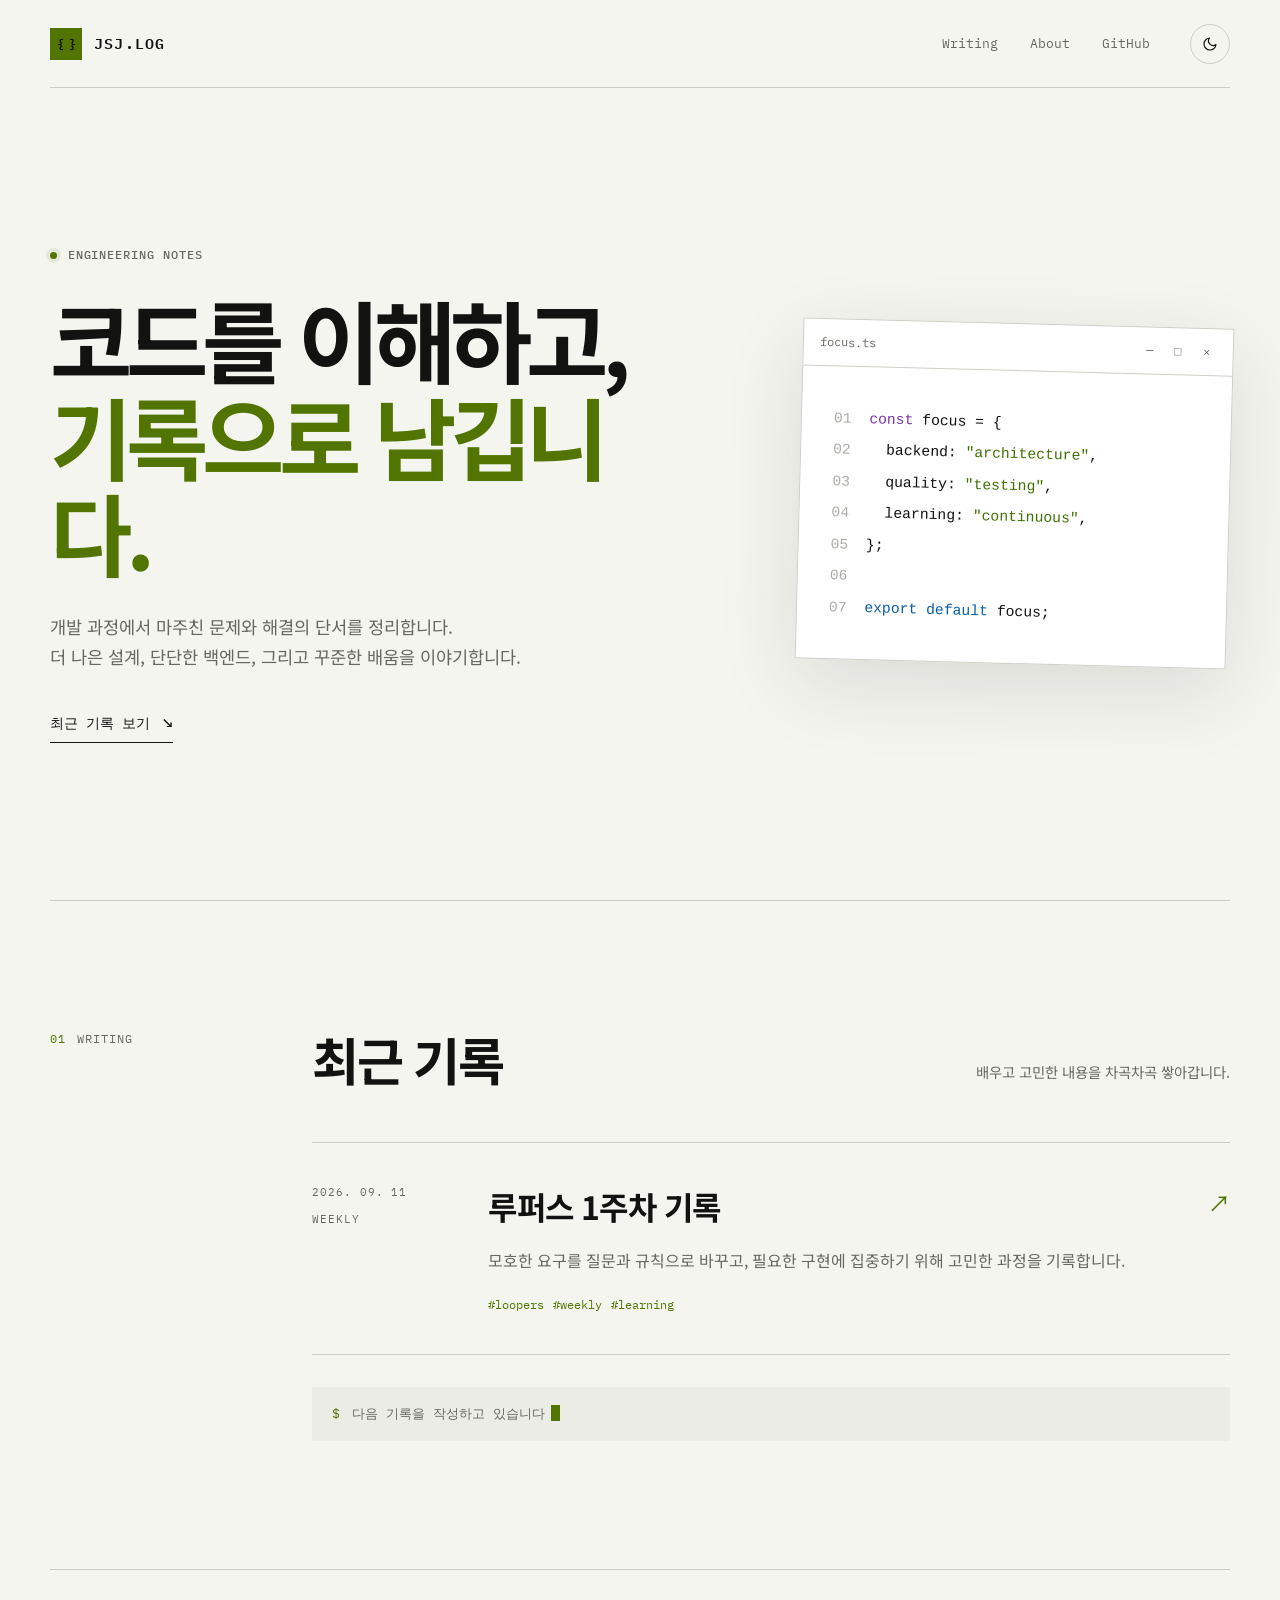
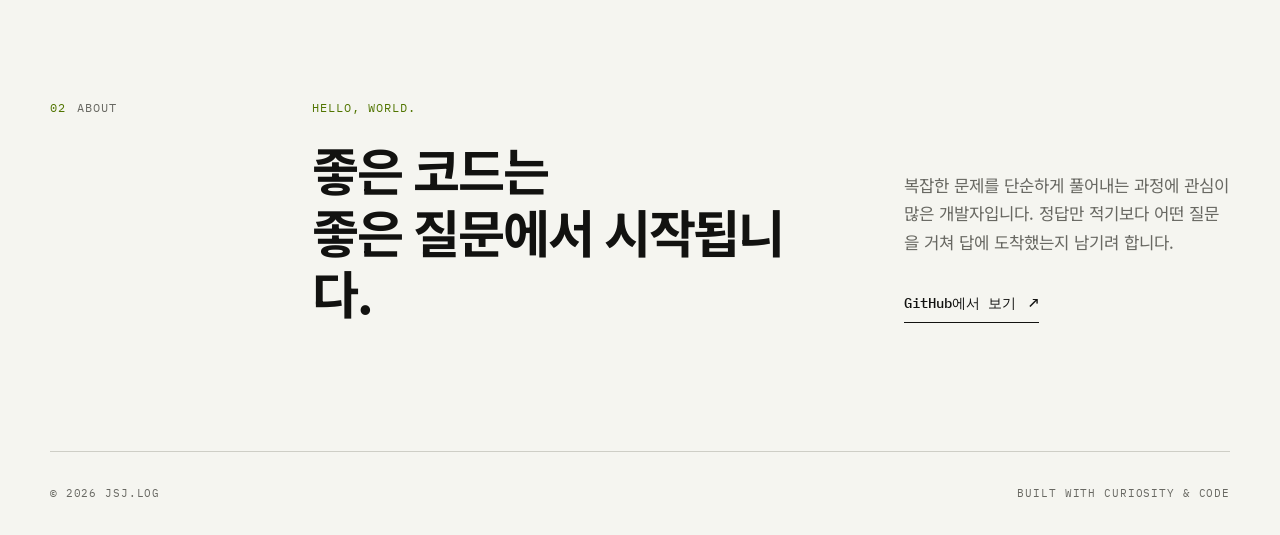
==== index.html @ ed693bb6 "feat: publish loopers week 1 retrospective" ====
<!doctype html>
<html lang="ko" data-theme="dark">
  <head>
    <meta charset="UTF-8" />
    <meta name="viewport" content="width=device-width, initial-scale=1.0" />
    <meta
      name="description"
      content="개발하며 배운 것과 오래 기억하고 싶은 문제 해결 과정을 기록하는 JSJ의 기술 블로그입니다."
    />
    <meta name="theme-color" content="#0a0a0a" />
    <title>JSJ.LOG — 기술 블로그</title>
    <link rel="preconnect" href="https://fonts.googleapis.com" />
    <link rel="preconnect" href="https://fonts.gstatic.com" crossorigin />
    <link
      href="https://fonts.googleapis.com/css2?family=IBM+Plex+Mono:wght@400;500;600&amp;family=Noto+Sans+KR:wght@400;500;600;700;800&amp;display=swap"
      rel="stylesheet"
    />
    <link rel="stylesheet" href="styles.css" />
    <script>
      const savedTheme = localStorage.getItem("theme");
      const preferredTheme = window.matchMedia("(prefers-color-scheme: light)").matches
        ? "light"
        : "dark";
      document.documentElement.dataset.theme = savedTheme || preferredTheme;
    </script>
  </head>
  <body>
    <a class="skip-link" href="#main-content">본문으로 바로가기</a>

    <header class="site-header">
      <a class="brand" href="#top" aria-label="JSJ.LOG 홈">
        <span class="brand-mark" aria-hidden="true">{ }</span>
        <span>JSJ.LOG</span>
      </a>

      <nav class="site-nav" aria-label="주요 메뉴">
        <a href="#writing">Writing</a>
        <a href="#about">About</a>
        <a href="https://github.com/jsjouo249" target="_blank" rel="noreferrer">GitHub</a>
      </nav>

      <button class="theme-toggle" type="button" aria-label="밝은 테마로 전환">
        <svg class="sun-icon" aria-hidden="true" viewBox="0 0 24 24">
          <circle cx="12" cy="12" r="4" />
          <path d="M12 2v2M12 20v2M4.93 4.93l1.42 1.42M17.66 17.66l1.41 1.41M2 12h2M20 12h2M4.93 19.07l1.42-1.42M17.66 6.34l1.41-1.41" />
        </svg>
        <svg class="moon-icon" aria-hidden="true" viewBox="0 0 24 24">
          <path d="M21 12.79A9 9 0 1 1 11.21 3 7 7 0 0 0 21 12.79Z" />
        </svg>
      </button>
    </header>

    <main id="main-content">
      <section class="hero" id="top" aria-labelledby="hero-title">
        <div class="hero-copy">
          <p class="eyebrow"><span class="status-dot"></span> ENGINEERING NOTES</p>
          <h1 id="hero-title">
            코드를 이해하고,<br />
            <span>기록으로 남깁니다.</span>
          </h1>
          <p class="hero-description">
            개발 과정에서 마주친 문제와 해결의 단서를 정리합니다.<br />
            더 나은 설계, 단단한 백엔드, 그리고 꾸준한 배움을 이야기합니다.
          </p>
          <a class="text-link" href="#writing">
            최근 기록 보기
            <span aria-hidden="true">↘</span>
          </a>
        </div>

        <div class="code-card" aria-label="블로그에서 다루는 주제">
          <div class="code-card-header">
            <span>focus.ts</span>
            <span class="code-card-actions" aria-hidden="true">— □ ×</span>
          </div>
          <pre><code><span class="code-muted">01</span>  <span class="code-purple">const</span> focus = {
<span class="code-muted">02</span>    backend: <span class="code-green">"architecture"</span>,
<span class="code-muted">03</span>    quality: <span class="code-green">"testing"</span>,
<span class="code-muted">04</span>    learning: <span class="code-green">"continuous"</span>,
<span class="code-muted">05</span>  };
<span class="code-muted">06</span>
<span class="code-muted">07</span>  <span class="code-blue">export default</span> focus;</code></pre>
        </div>
      </section>

      <section class="writing section-grid" id="writing" aria-labelledby="writing-title">
        <div class="section-label">
          <span>01</span>
          <p>WRITING</p>
        </div>
        <div class="section-content">
          <div class="section-heading">
            <h2 id="writing-title">최근 기록</h2>
            <p>배우고 고민한 내용을 차곡차곡 쌓아갑니다.</p>
          </div>

          <a class="post-card" href="posts/loopers-week-01.html" aria-label="루퍼스 1주차 기록 읽기">
            <div class="post-meta">
              <time datetime="2026-09-11">2026. 09. 11</time>
              <span>WEEKLY</span>
            </div>
            <div class="post-copy">
              <h3>루퍼스 1주차 기록</h3>
              <p>
                모호한 요구를 질문과 규칙으로 바꾸고, 필요한 구현에 집중하기 위해
                고민한 과정을 기록합니다.
              </p>
              <div class="tag-list" aria-label="글 주제">
                <span>#loopers</span>
                <span>#weekly</span>
                <span>#learning</span>
              </div>
            </div>
            <span class="post-arrow" aria-hidden="true">↗</span>
          </a>

          <div class="coming-soon">
            <span class="prompt" aria-hidden="true">$</span>
            <p>다음 기록을 작성하고 있습니다<span class="cursor" aria-hidden="true"></span></p>
          </div>
        </div>
      </section>

      <section class="about section-grid" id="about" aria-labelledby="about-title">
        <div class="section-label">
          <span>02</span>
          <p>ABOUT</p>
        </div>
        <div class="section-content about-layout">
          <div>
            <p class="about-kicker">HELLO, WORLD.</p>
            <h2 id="about-title">좋은 코드는<br />좋은 질문에서 시작됩니다.</h2>
          </div>
          <div class="about-copy">
            <p>
              복잡한 문제를 단순하게 풀어내는 과정에 관심이 많은 개발자입니다.
              정답만 적기보다 어떤 질문을 거쳐 답에 도착했는지 남기려 합니다.
            </p>
            <a class="text-link" href="https://github.com/jsjouo249" target="_blank" rel="noreferrer">
              GitHub에서 보기
              <span aria-hidden="true">↗</span>
            </a>
          </div>
        </div>
      </section>
    </main>

    <footer class="site-footer">
      <p>© <span id="current-year">2026</span> JSJ.LOG</p>
      <p>BUILT WITH CURIOSITY &amp; CODE</p>
    </footer>

    <script src="script.js"></script>
  </body>
</html>
---- styles.css ----
:root {
  color-scheme: dark;
  --bg: #0a0a0a;
  --surface: #111111;
  --surface-raised: #171717;
  --text: #f4f4f0;
  --muted: #979793;
  --line: #2a2a28;
  --accent: #d7ff3f;
  --accent-soft: rgba(215, 255, 63, 0.1);
  --code-purple: #d8a7ff;
  --code-green: #bbdc75;
  --code-blue: #75bfff;
  --shadow: 0 24px 80px rgba(0, 0, 0, 0.3);
  --max-width: 1180px;
}

:root[data-theme="light"] {
  color-scheme: light;
  --bg: #f5f5f0;
  --surface: #ecece6;
  --surface-raised: #ffffff;
  --text: #121210;
  --muted: #686862;
  --line: #cecec6;
  --accent: #517500;
  --accent-soft: rgba(81, 117, 0, 0.1);
  --code-purple: #7d33ad;
  --code-green: #427000;
  --code-blue: #075da5;
  --shadow: 0 24px 80px rgba(44, 44, 36, 0.12);
}

*,
*::before,
*::after {
  box-sizing: border-box;
}

html {
  scroll-behavior: smooth;
}

body {
  margin: 0;
  background: var(--bg);
  color: var(--text);
  font-family: "Noto Sans KR", sans-serif;
  font-size: 1rem;
  line-height: 1.7;
  transition: background-color 180ms ease, color 180ms ease;
}

a {
  color: inherit;
  text-decoration: none;
}

button,
a {
  -webkit-tap-highlight-color: transparent;
}

.skip-link {
  position: fixed;
  top: 0.75rem;
  left: 0.75rem;
  z-index: 20;
  padding: 0.65rem 1rem;
  background: var(--accent);
  color: #0a0a0a;
  font-weight: 700;
  transform: translateY(-150%);
}

.skip-link:focus {
  transform: translateY(0);
}

.site-header,
main,
.site-footer {
  width: min(calc(100% - 3rem), var(--max-width));
  margin-inline: auto;
}

.site-header {
  min-height: 5.5rem;
  display: grid;
  grid-template-columns: 1fr auto auto;
  align-items: center;
  gap: 2.5rem;
  border-bottom: 1px solid var(--line);
}

.brand {
  display: inline-flex;
  align-items: center;
  gap: 0.75rem;
  width: fit-content;
  font-family: "IBM Plex Mono", monospace;
  font-size: 0.95rem;
  font-weight: 600;
  letter-spacing: 0.08em;
}

.brand-mark {
  display: grid;
  place-items: center;
  width: 2rem;
  height: 2rem;
  background: var(--accent);
  color: #0a0a0a;
  font-size: 0.78rem;
  letter-spacing: -0.1em;
}

.site-nav {
  display: flex;
  gap: 2rem;
  font-family: "IBM Plex Mono", monospace;
  font-size: 0.8rem;
  color: var(--muted);
}

.site-nav a,
.text-link {
  transition: color 150ms ease;
}

.site-nav a:hover,
.site-nav a:focus-visible,
.text-link:hover,
.text-link:focus-visible {
  color: var(--accent);
}

.theme-toggle {
  display: grid;
  place-items: center;
  width: 2.5rem;
  height: 2.5rem;
  padding: 0;
  border: 1px solid var(--line);
  border-radius: 50%;
  background: transparent;
  color: var(--text);
  cursor: pointer;
  transition: border-color 150ms ease, background-color 150ms ease;
}

.theme-toggle:hover,
.theme-toggle:focus-visible {
  border-color: var(--accent);
  background: var(--accent-soft);
}

.theme-toggle svg {
  width: 1rem;
  height: 1rem;
  fill: none;
  stroke: currentColor;
  stroke-width: 1.75;
  stroke-linecap: round;
  stroke-linejoin: round;
}

.moon-icon,
:root[data-theme="light"] .sun-icon {
  display: none;
}

:root[data-theme="light"] .moon-icon {
  display: block;
}

.hero {
  min-height: calc(100vh - 5.5rem);
  display: grid;
  grid-template-columns: minmax(0, 1.2fr) minmax(320px, 0.8fr);
  align-items: center;
  gap: clamp(3rem, 8vw, 8rem);
  padding-block: 6rem;
}

.eyebrow,
.section-label,
.post-meta,
.about-kicker,
.site-footer {
  font-family: "IBM Plex Mono", monospace;
  letter-spacing: 0.08em;
}

.eyebrow {
  display: flex;
  align-items: center;
  gap: 0.65rem;
  margin: 0 0 1.5rem;
  color: var(--muted);
  font-size: 0.76rem;
  font-weight: 500;
}

.status-dot {
  width: 0.45rem;
  height: 0.45rem;
  border-radius: 50%;
  background: var(--accent);
  box-shadow: 0 0 0 0.25rem var(--accent-soft);
}

.hero h1 {
  margin: 0;
  font-size: clamp(3rem, 7vw, 6.6rem);
  line-height: 1.08;
  letter-spacing: -0.065em;
}

.hero h1 span {
  color: var(--accent);
}

.hero-description {
  margin: 2rem 0 2.25rem;
  max-width: 42rem;
  color: var(--muted);
  font-size: clamp(1rem, 1.5vw, 1.1rem);
}

.text-link {
  display: inline-flex;
  align-items: center;
  gap: 0.8rem;
  padding-bottom: 0.3rem;
  border-bottom: 1px solid currentColor;
  font-family: "IBM Plex Mono", monospace;
  font-size: 0.86rem;
  font-weight: 500;
}

.text-link span {
  font-size: 1rem;
  transition: transform 150ms ease;
}

.text-link:hover span {
  transform: translate(0.18rem, 0.18rem);
}

.code-card {
  overflow: hidden;
  border: 1px solid var(--line);
  background: var(--surface-raised);
  box-shadow: var(--shadow);
  transform: rotate(1.5deg);
  transition: transform 220ms ease;
}

.code-card:hover {
  transform: rotate(0deg) translateY(-0.25rem);
}

.code-card-header {
  display: flex;
  justify-content: space-between;
  padding: 0.8rem 1rem;
  border-bottom: 1px solid var(--line);
  color: var(--muted);
  font-family: "IBM Plex Mono", monospace;
  font-size: 0.75rem;
}

.code-card-actions {
  letter-spacing: 0.6em;
}

.code-card pre {
  margin: 0;
  padding: 2.25rem 2rem;
  overflow-x: auto;
  font-family: "IBM Plex Mono", monospace;
  font-size: clamp(0.78rem, 1.2vw, 0.92rem);
  line-height: 2;
}

.code-muted {
  color: var(--muted);
  opacity: 0.55;
  user-select: none;
}

.code-purple {
  color: var(--code-purple);
}

.code-green {
  color: var(--code-green);
}

.code-blue {
  color: var(--code-blue);
}

.section-grid {
  display: grid;
  grid-template-columns: 10rem minmax(0, 1fr);
  gap: clamp(2rem, 8vw, 7rem);
  padding-block: clamp(5rem, 10vw, 9rem);
  border-top: 1px solid var(--line);
}

.section-label {
  display: flex;
  gap: 0.7rem;
  color: var(--muted);
  font-size: 0.72rem;
}

.section-label span {
  color: var(--accent);
}

.section-label p {
  margin: 0;
}

.section-heading {
  display: flex;
  align-items: end;
  justify-content: space-between;
  gap: 2rem;
  margin-bottom: 3.25rem;
}

.section-heading h2,
.about h2 {
  margin: 0;
  font-size: clamp(2.1rem, 4vw, 3.7rem);
  line-height: 1.2;
  letter-spacing: -0.045em;
}

.section-heading p {
  margin: 0 0 0.35rem;
  color: var(--muted);
  font-size: 0.9rem;
}

.post-card {
  position: relative;
  display: grid;
  grid-template-columns: 9rem minmax(0, 1fr) auto;
  gap: 2rem;
  padding: 2.5rem 0;
  border-top: 1px solid var(--line);
  border-bottom: 1px solid var(--line);
  transition: padding-inline 180ms ease, background-color 180ms ease;
}

.post-card:hover {
  padding-inline: 1.25rem;
  background: var(--accent-soft);
}

.post-card:focus-visible {
  background: var(--accent-soft);
}

.post-meta {
  display: flex;
  flex-direction: column;
  gap: 0.45rem;
  color: var(--muted);
  font-size: 0.7rem;
}

.post-copy h3 {
  margin: -0.25rem 0 0.85rem;
  font-size: clamp(1.4rem, 2.5vw, 2rem);
  letter-spacing: -0.025em;
}

.post-copy p {
  max-width: 40rem;
  margin: 0;
  color: var(--muted);
}

.tag-list {
  display: flex;
  flex-wrap: wrap;
  gap: 0.55rem;
  margin-top: 1.25rem;
  color: var(--accent);
  font-family: "IBM Plex Mono", monospace;
  font-size: 0.72rem;
}

.post-arrow {
  color: var(--accent);
  font-size: 1.4rem;
}

.coming-soon {
  display: flex;
  align-items: center;
  gap: 0.8rem;
  margin-top: 2rem;
  padding: 1rem 1.2rem;
  background: var(--surface);
  color: var(--muted);
  font-family: "IBM Plex Mono", monospace;
  font-size: 0.82rem;
}

.coming-soon p {
  margin: 0;
}

.prompt {
  color: var(--accent);
}

.cursor {
  display: inline-block;
  width: 0.55rem;
  height: 1rem;
  margin-left: 0.35rem;
  vertical-align: -0.15rem;
  background: var(--accent);
  animation: blink 1.1s steps(2, start) infinite;
}

@keyframes blink {
  50% { opacity: 0; }
}

.about-layout {
  display: grid;
  grid-template-columns: minmax(0, 1.2fr) minmax(280px, 0.8fr);
  gap: clamp(3rem, 8vw, 7rem);
}

.about-kicker {
  margin: 0 0 1.25rem;
  color: var(--accent);
  font-size: 0.76rem;
}

.about-copy {
  align-self: end;
}

.about-copy p {
  margin: 0 0 2rem;
  color: var(--muted);
  font-size: 1.05rem;
}

.article-main {
  padding-bottom: clamp(5rem, 10vw, 9rem);
}

.article-hero {
  display: grid;
  grid-template-columns: 10rem minmax(0, 1fr);
  gap: clamp(2rem, 8vw, 7rem);
  padding-block: clamp(4.5rem, 10vw, 8rem);
  border-bottom: 1px solid var(--line);
}

.article-kicker {
  margin: 0 0 1.25rem;
  color: var(--accent);
  font-family: "IBM Plex Mono", monospace;
  font-size: 0.76rem;
  letter-spacing: 0.08em;
}

.article-hero h1 {
  max-width: 55rem;
  margin: 0;
  font-size: clamp(2.7rem, 7vw, 6rem);
  line-height: 1.12;
  letter-spacing: -0.06em;
}

.article-description {
  max-width: 44rem;
  margin: 1.75rem 0 0;
  color: var(--muted);
  font-size: clamp(1rem, 1.5vw, 1.1rem);
}

.article-meta {
  display: flex;
  flex-direction: column;
  gap: 0.35rem;
  padding-top: 0.45rem;
  color: var(--muted);
  font-family: "IBM Plex Mono", monospace;
  font-size: 0.72rem;
  letter-spacing: 0.06em;
}

.article-meta span:first-child {
  color: var(--accent);
}

.article-layout {
  display: grid;
  grid-template-columns: 10rem minmax(0, 1fr);
  gap: clamp(2rem, 8vw, 7rem);
  padding-top: clamp(4rem, 8vw, 7rem);
}

.article-aside {
  font-family: "IBM Plex Mono", monospace;
  font-size: 0.72rem;
}

.article-aside p {
  margin: 0 0 0.75rem;
  color: var(--muted);
  letter-spacing: 0.08em;
}

.article-tags {
  display: flex;
  flex-direction: column;
  gap: 0.35rem;
  color: var(--accent);
}

.article-body {
  max-width: 48rem;
  font-size: 1.05rem;
  line-height: 1.9;
}

.article-body h2 {
  margin: 4rem 0 1.25rem;
  font-size: clamp(1.8rem, 3vw, 2.5rem);
  line-height: 1.3;
  letter-spacing: -0.035em;
}

.article-body h2:first-child {
  margin-top: 0;
}

.article-body h3 {
  margin: 2.75rem 0 0.9rem;
  font-size: 1.3rem;
  letter-spacing: -0.02em;
}

.article-body h4 {
  margin: 2rem 0 0.6rem;
  color: var(--accent);
  font-family: "IBM Plex Mono", monospace;
  font-size: 0.9rem;
  letter-spacing: 0.04em;
}

.article-body p {
  margin: 0 0 1.5rem;
  color: var(--muted);
}

.article-body ul {
  margin: 1rem 0 1.75rem;
  padding-left: 1.4rem;
  color: var(--muted);
}

.article-body li {
  margin: 0.35rem 0;
  padding-left: 0.25rem;
}

.article-body li::marker {
  color: var(--accent);
}

.article-divider {
  width: 3.5rem;
  height: 0.2rem;
  margin: 4rem 0;
  border: 0;
  background: var(--accent);
}

.article-footer-nav {
  display: flex;
  justify-content: space-between;
  gap: 1.5rem;
  margin-top: 5rem;
  padding-top: 2rem;
  border-top: 1px solid var(--line);
}

.site-footer {
  display: flex;
  justify-content: space-between;
  padding-block: 2rem;
  border-top: 1px solid var(--line);
  color: var(--muted);
  font-size: 0.68rem;
}

.site-footer p {
  margin: 0;
}

:focus-visible {
  outline: 2px solid var(--accent);
  outline-offset: 4px;
}

@media (max-width: 800px) {
  .site-header,
  main,
  .site-footer {
    width: min(calc(100% - 2rem), var(--max-width));
  }

  .site-header {
    grid-template-columns: 1fr auto;
    gap: 1rem;
  }

  .site-nav {
    display: none;
  }

  .hero {
    min-height: auto;
    grid-template-columns: 1fr;
    gap: 4rem;
    padding-block: 5rem;
  }

  .hero h1 {
    font-size: clamp(2.8rem, 13vw, 4.5rem);
  }

  .hero-description br {
    display: none;
  }

  .code-card {
    width: min(100%, 33rem);
    transform: rotate(0.75deg);
  }

  .section-grid {
    grid-template-columns: 1fr;
    gap: 2rem;
  }

  .article-hero,
  .article-layout {
    grid-template-columns: 1fr;
    gap: 2rem;
  }

  .article-meta,
  .article-tags {
    flex-direction: row;
    flex-wrap: wrap;
  }

  .section-heading {
    align-items: start;
    flex-direction: column;
    gap: 0.75rem;
    margin-bottom: 2rem;
  }

  .post-card {
    grid-template-columns: 1fr auto;
    gap: 1.5rem;
  }

  .post-meta {
    grid-column: 1 / -1;
    flex-direction: row;
  }

  .about-layout {
    grid-template-columns: 1fr;
    gap: 2.5rem;
  }
}

@media (max-width: 480px) {
  .hero {
    padding-block: 4rem;
  }

  .hero h1 {
    font-size: 2.65rem;
  }

  .code-card pre {
    padding: 1.5rem 1.2rem;
    font-size: 0.72rem;
  }

  .post-card {
    gap: 1rem;
  }

  .post-card:hover {
    padding-inline: 0.75rem;
  }

  .site-footer {
    align-items: flex-start;
    flex-direction: column;
    gap: 0.5rem;
  }
}

@media (prefers-reduced-motion: reduce) {
  html {
    scroll-behavior: auto;
  }

  *,
  *::before,
  *::after {
    animation-duration: 0.01ms !important;
    animation-iteration-count: 1 !important;
    scroll-behavior: auto !important;
    transition-duration: 0.01ms !important;
  }
}
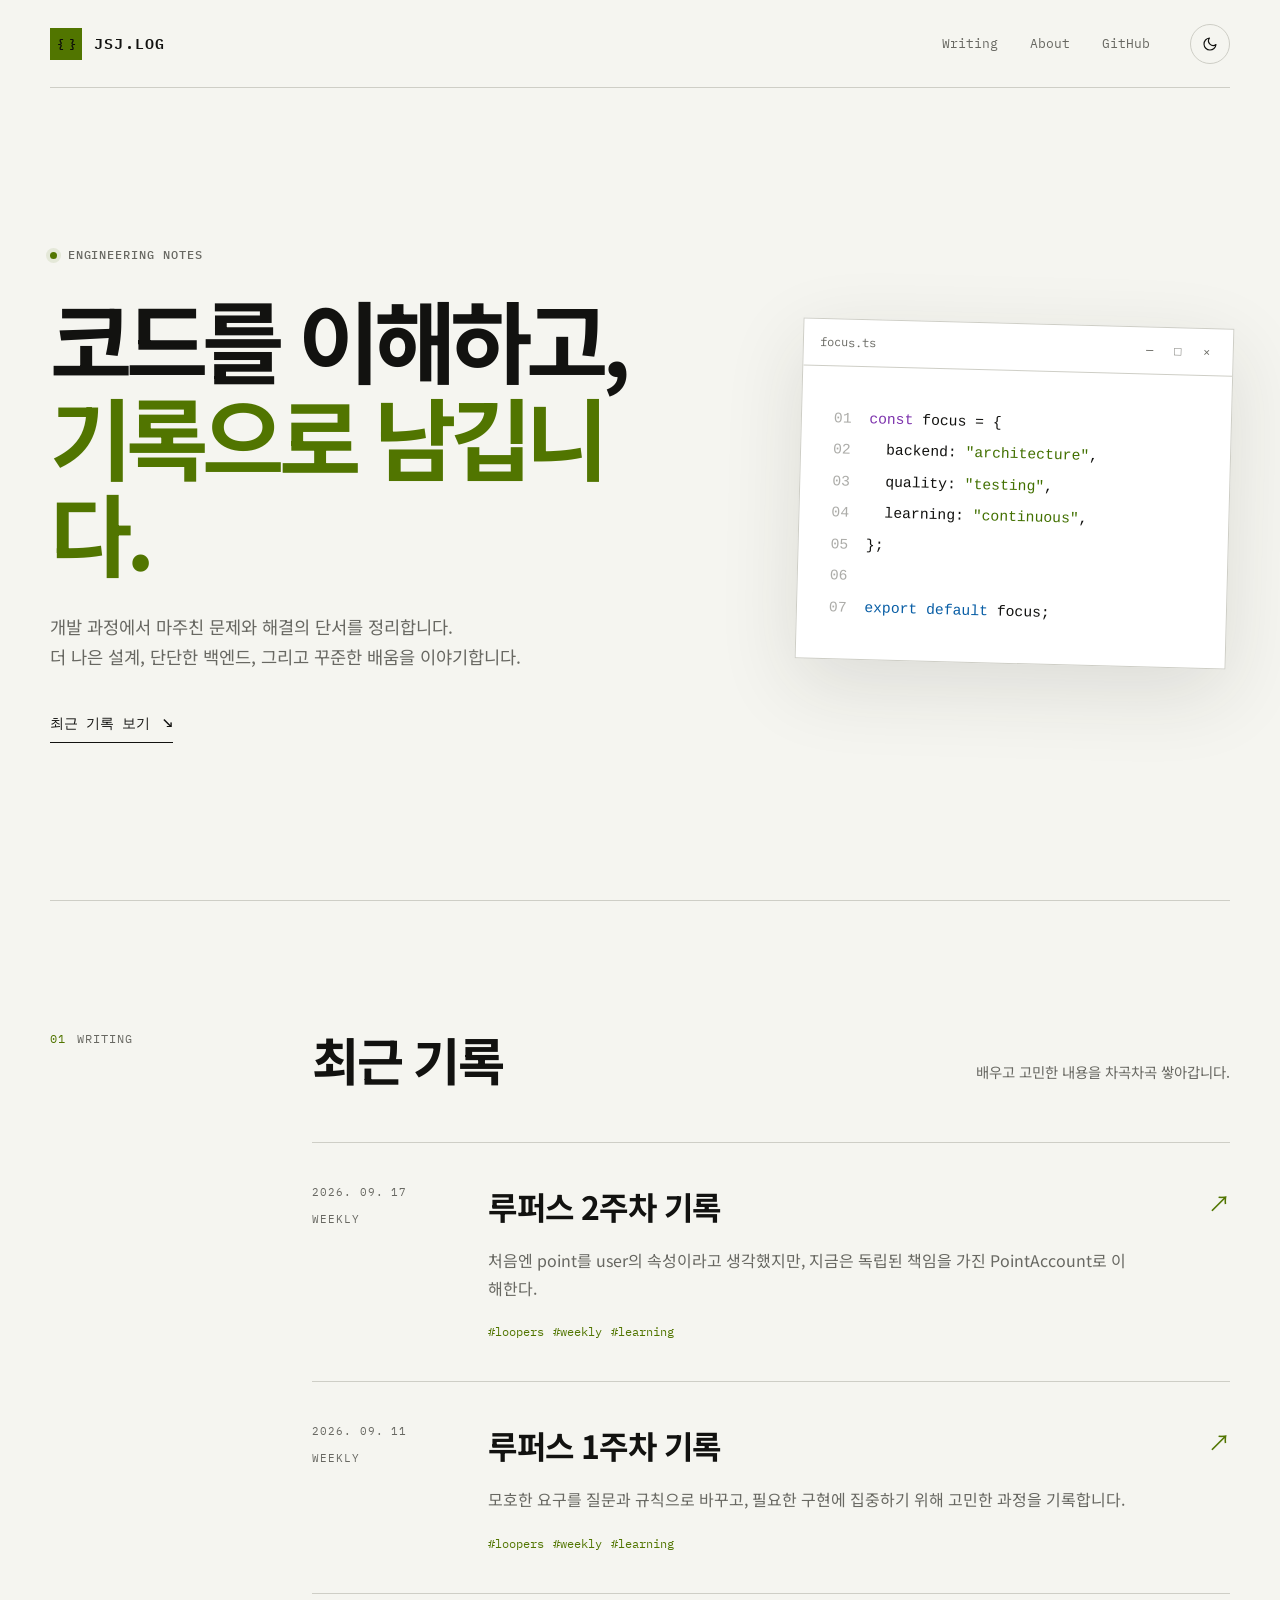
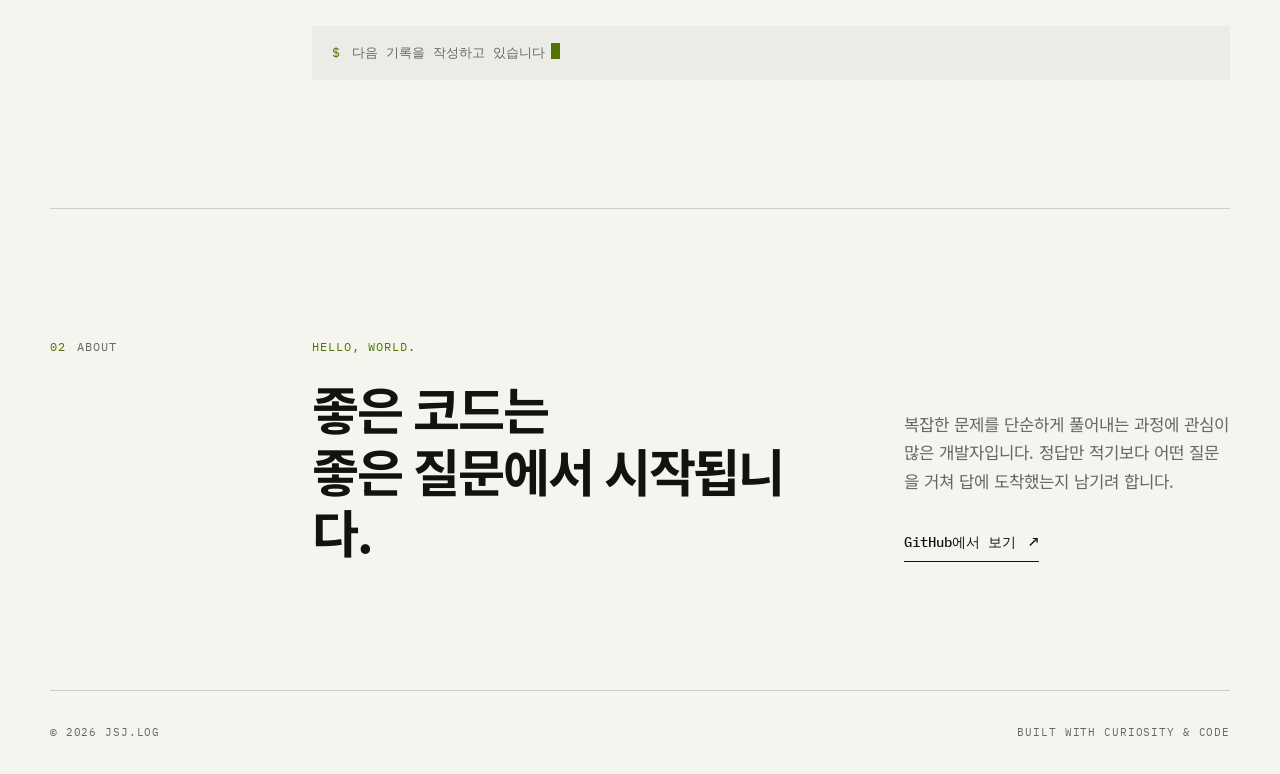
==== commit 985f2414: "feat: publish loopers week 2 retrospective Co-Authored-By: Claude Opus 5 (1M context) <noreply@anthr" ====
--- a/index.html
+++ b/index.html
@@ -94,6 +94,26 @@
             <p>배우고 고민한 내용을 차곡차곡 쌓아갑니다.</p>
           </div>
 
+          <a class="post-card" href="posts/loopers-week-02.html" aria-label="루퍼스 2주차 기록 읽기">
+            <div class="post-meta">
+              <time datetime="2026-09-17">2026. 09. 17</time>
+              <span>WEEKLY</span>
+            </div>
+            <div class="post-copy">
+              <h3>루퍼스 2주차 기록</h3>
+              <p>
+                처음엔 point를 user의 속성이라고 생각했지만, 지금은 독립된 책임을 가진
+                PointAccount로 이해한다.
+              </p>
+              <div class="tag-list" aria-label="글 주제">
+                <span>#loopers</span>
+                <span>#weekly</span>
+                <span>#learning</span>
+              </div>
+            </div>
+            <span class="post-arrow" aria-hidden="true">↗</span>
+          </a>
+
           <a class="post-card" href="posts/loopers-week-01.html" aria-label="루퍼스 1주차 기록 읽기">
             <div class="post-meta">
               <time datetime="2026-09-11">2026. 09. 11</time>
--- a/styles.css
+++ b/styles.css
@@ -358,6 +358,10 @@
   transition: padding-inline 180ms ease, background-color 180ms ease;
 }
 
+.post-card + .post-card {
+  border-top: 0;
+}
+
 .post-card:hover {
   padding-inline: 1.25rem;
   background: var(--accent-soft);
@@ -584,6 +588,142 @@
   color: var(--accent);
 }
 
+.article-body ul ul {
+  margin: 0.35rem 0 0;
+}
+
+.article-body strong {
+  color: var(--text);
+  font-weight: 700;
+}
+
+.article-body p a,
+.article-body li a {
+  border-bottom: 1px solid currentColor;
+  color: var(--accent);
+  overflow-wrap: anywhere;
+}
+
+.article-body code {
+  padding: 0.1em 0.4em;
+  background: var(--surface);
+  color: var(--text);
+  font-family: "IBM Plex Mono", monospace;
+  font-size: 0.86em;
+}
+
+.article-body pre {
+  margin: 1.5rem 0 2rem;
+  padding: 1.5rem 1.75rem;
+  overflow-x: auto;
+  border: 1px solid var(--line);
+  background: var(--surface);
+  line-height: 1.75;
+}
+
+.article-body pre code {
+  padding: 0;
+  background: none;
+  font-size: 0.84rem;
+}
+
+.article-table {
+  margin: 1.25rem 0 2rem;
+  overflow-x: auto;
+}
+
+.article-table table {
+  width: 100%;
+  min-width: 34rem;
+  border-collapse: collapse;
+  font-size: 0.92rem;
+  line-height: 1.7;
+}
+
+.article-table th,
+.article-table td {
+  padding: 0.9rem 1rem;
+  border-bottom: 1px solid var(--line);
+  text-align: left;
+  vertical-align: top;
+}
+
+.article-table th {
+  color: var(--muted);
+  font-family: "IBM Plex Mono", monospace;
+  font-size: 0.72rem;
+  font-weight: 500;
+  letter-spacing: 0.06em;
+  white-space: nowrap;
+}
+
+.article-table td {
+  color: var(--muted);
+}
+
+.article-table th:last-child,
+.article-table td:last-child {
+  width: 4rem;
+  text-align: center;
+}
+
+.article-figure {
+  margin: 1.5rem 0 2rem;
+}
+
+.article-figure img {
+  display: block;
+  width: 100%;
+  height: auto;
+  border: 1px solid var(--line);
+}
+
+.article-quote {
+  margin: 1.75rem 0;
+  padding: 0.25rem 0 0.25rem 1.5rem;
+  border-left: 0.2rem solid var(--accent);
+}
+
+.article-body .article-quote p {
+  margin: 0;
+  color: var(--text);
+  font-size: 1.2rem;
+  font-weight: 600;
+  line-height: 1.6;
+}
+
+.article-body .task-list {
+  padding-left: 0;
+  list-style: none;
+}
+
+.task-list li {
+  display: flex;
+  gap: 0.75rem;
+  padding-left: 0;
+}
+
+.task-list li::before {
+  content: "";
+  flex: none;
+  width: 1rem;
+  height: 1rem;
+  margin-top: 0.45rem;
+  border: 1px solid var(--line);
+}
+
+.task-list li.is-done::before {
+  content: "✓";
+  display: grid;
+  place-items: center;
+  border-color: var(--accent);
+  background: var(--accent);
+  color: var(--bg);
+  font-size: 0.7rem;
+  font-weight: 700;
+  line-height: 1;
+}
+
 .article-divider {
   width: 3.5rem;
   height: 0.2rem;
@@ -662,7 +802,7 @@
 
   .article-hero,
   .article-layout {
-    grid-template-columns: 1fr;
+    grid-template-columns: minmax(0, 1fr);
     gap: 2rem;
   }
 
@@ -707,6 +847,10 @@
   .code-card pre {
     padding: 1.5rem 1.2rem;
     font-size: 0.72rem;
+  }
+
+  .article-body pre {
+    padding: 1.25rem 1rem;
   }
 
   .post-card {
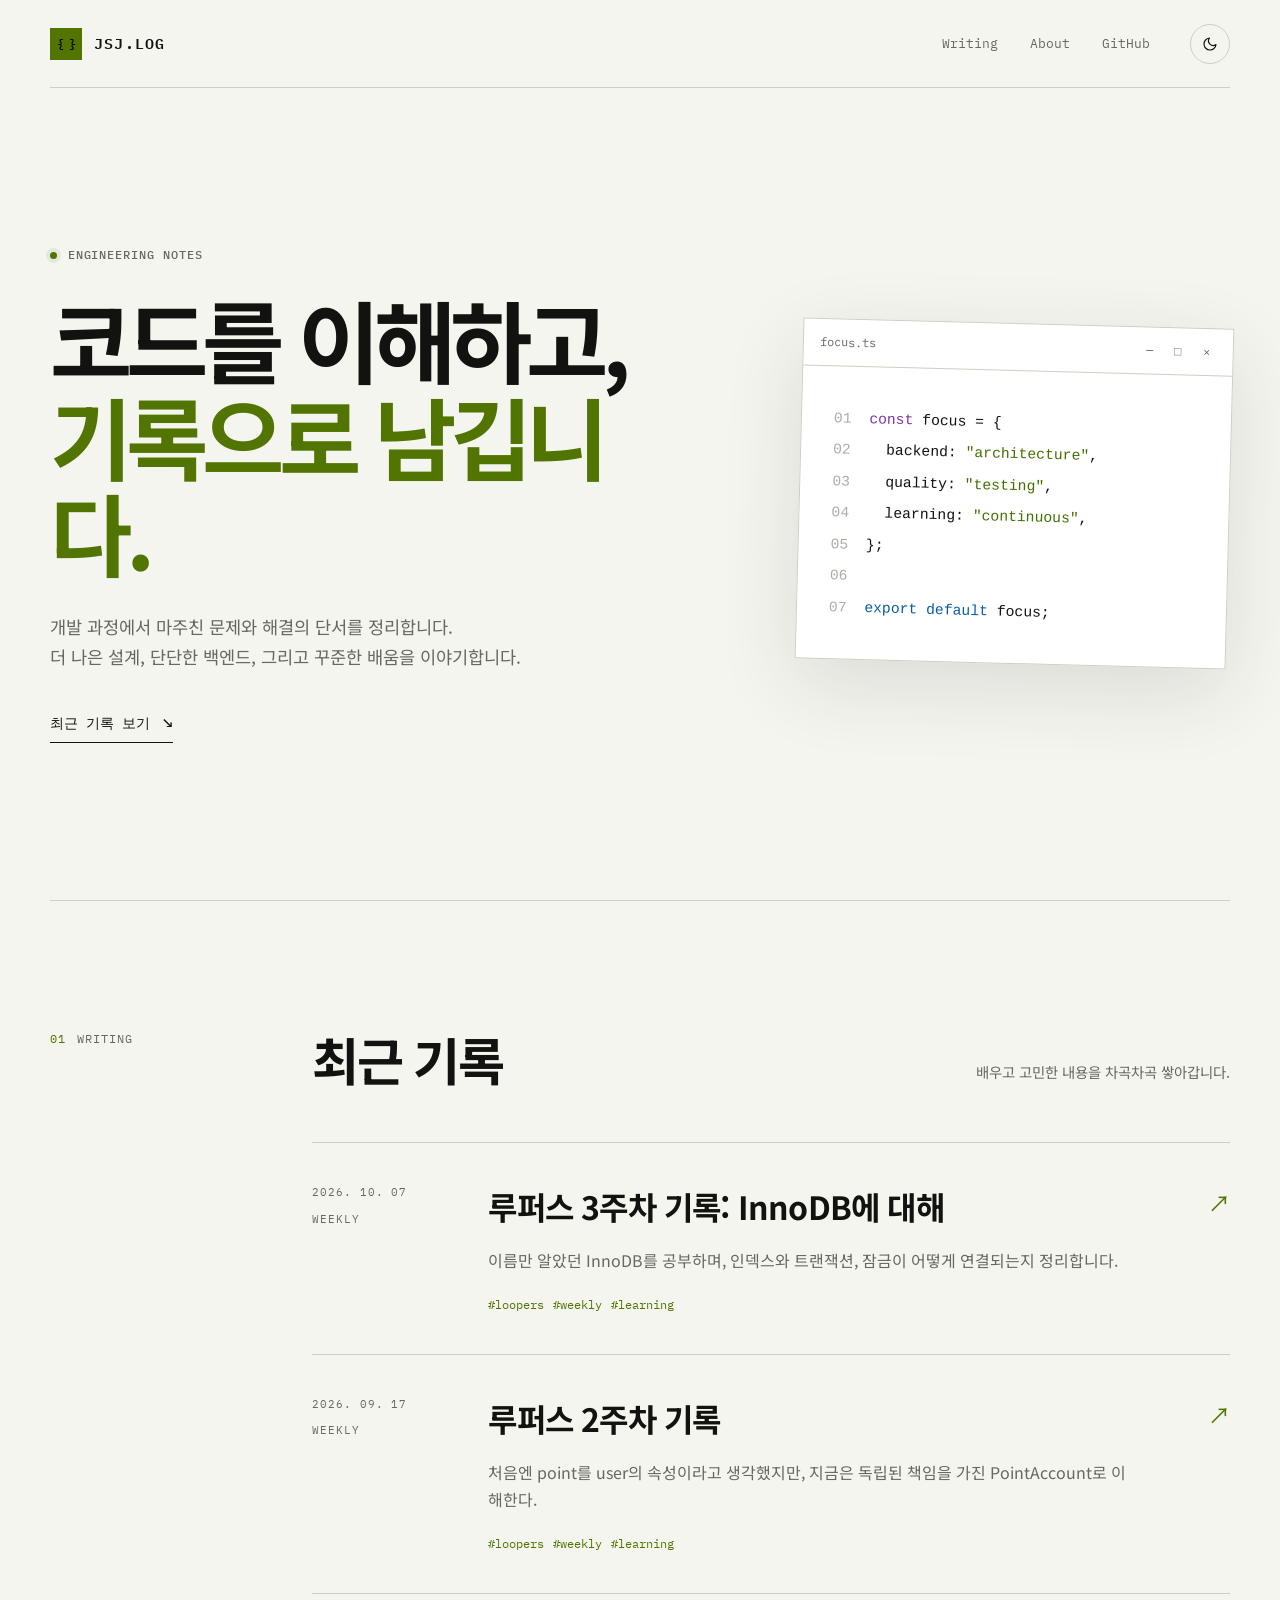
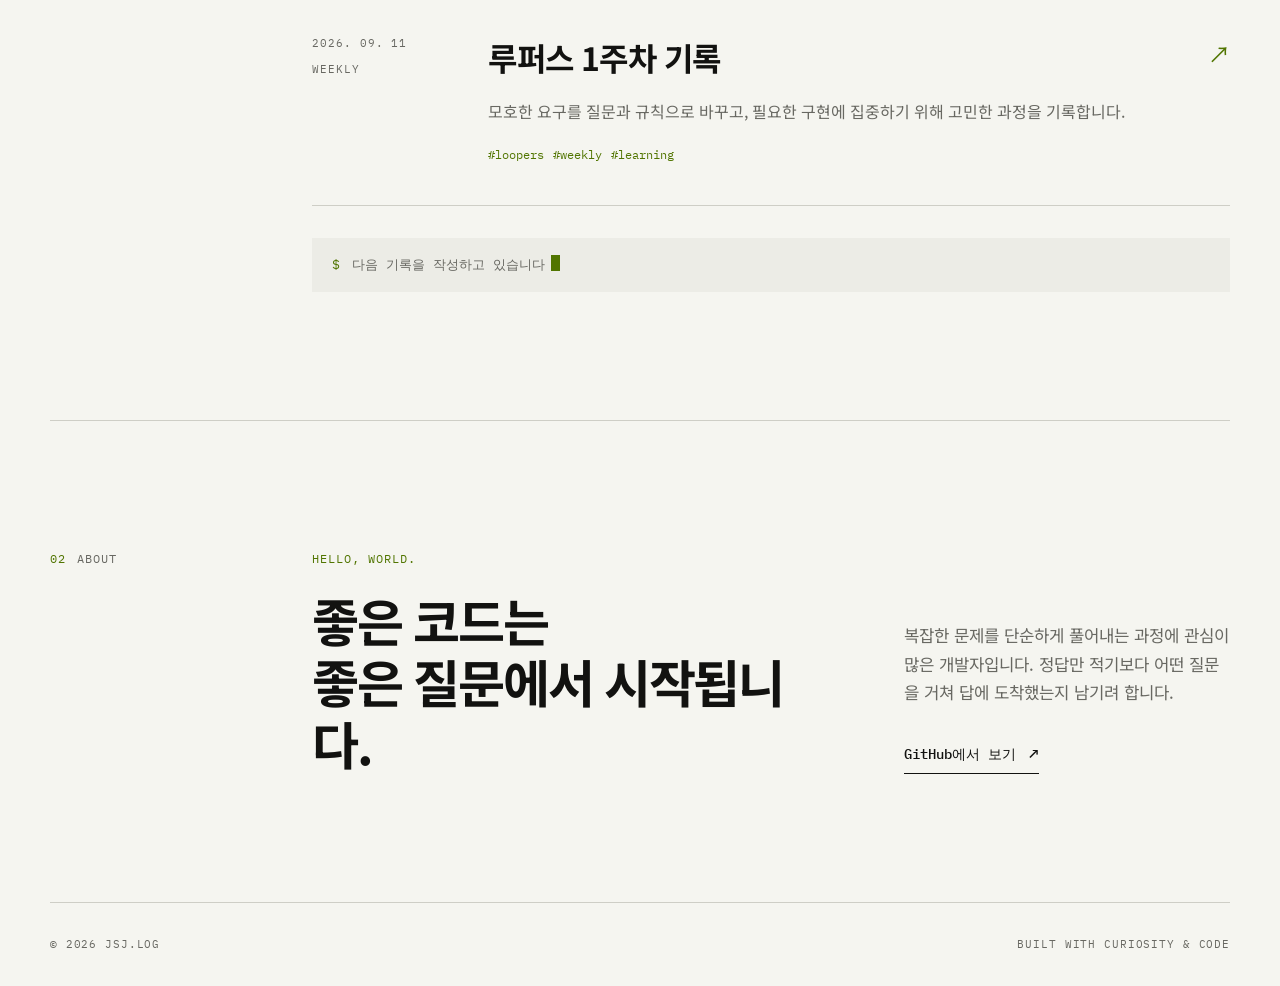
==== commit 0ad013c0: "feat: publish loopers week 3 InnoDB notes" ====
--- a/index.html
+++ b/index.html
@@ -94,6 +94,25 @@
             <p>배우고 고민한 내용을 차곡차곡 쌓아갑니다.</p>
           </div>
 
+          <a class="post-card" href="posts/loopers-week-03.html" aria-label="루퍼스 3주차 기록: InnoDB에 대해 읽기">
+            <div class="post-meta">
+              <time datetime="2026-10-07">2026. 10. 07</time>
+              <span>WEEKLY</span>
+            </div>
+            <div class="post-copy">
+              <h3>루퍼스 3주차 기록: InnoDB에 대해</h3>
+              <p>
+                이름만 알았던 InnoDB를 공부하며, 인덱스와 트랜잭션, 잠금이 어떻게 연결되는지 정리합니다.
+              </p>
+              <div class="tag-list" aria-label="글 주제">
+                <span>#loopers</span>
+                <span>#weekly</span>
+                <span>#learning</span>
+              </div>
+            </div>
+            <span class="post-arrow" aria-hidden="true">↗</span>
+          </a>
+
           <a class="post-card" href="posts/loopers-week-02.html" aria-label="루퍼스 2주차 기록 읽기">
             <div class="post-meta">
               <time datetime="2026-09-17">2026. 09. 17</time>
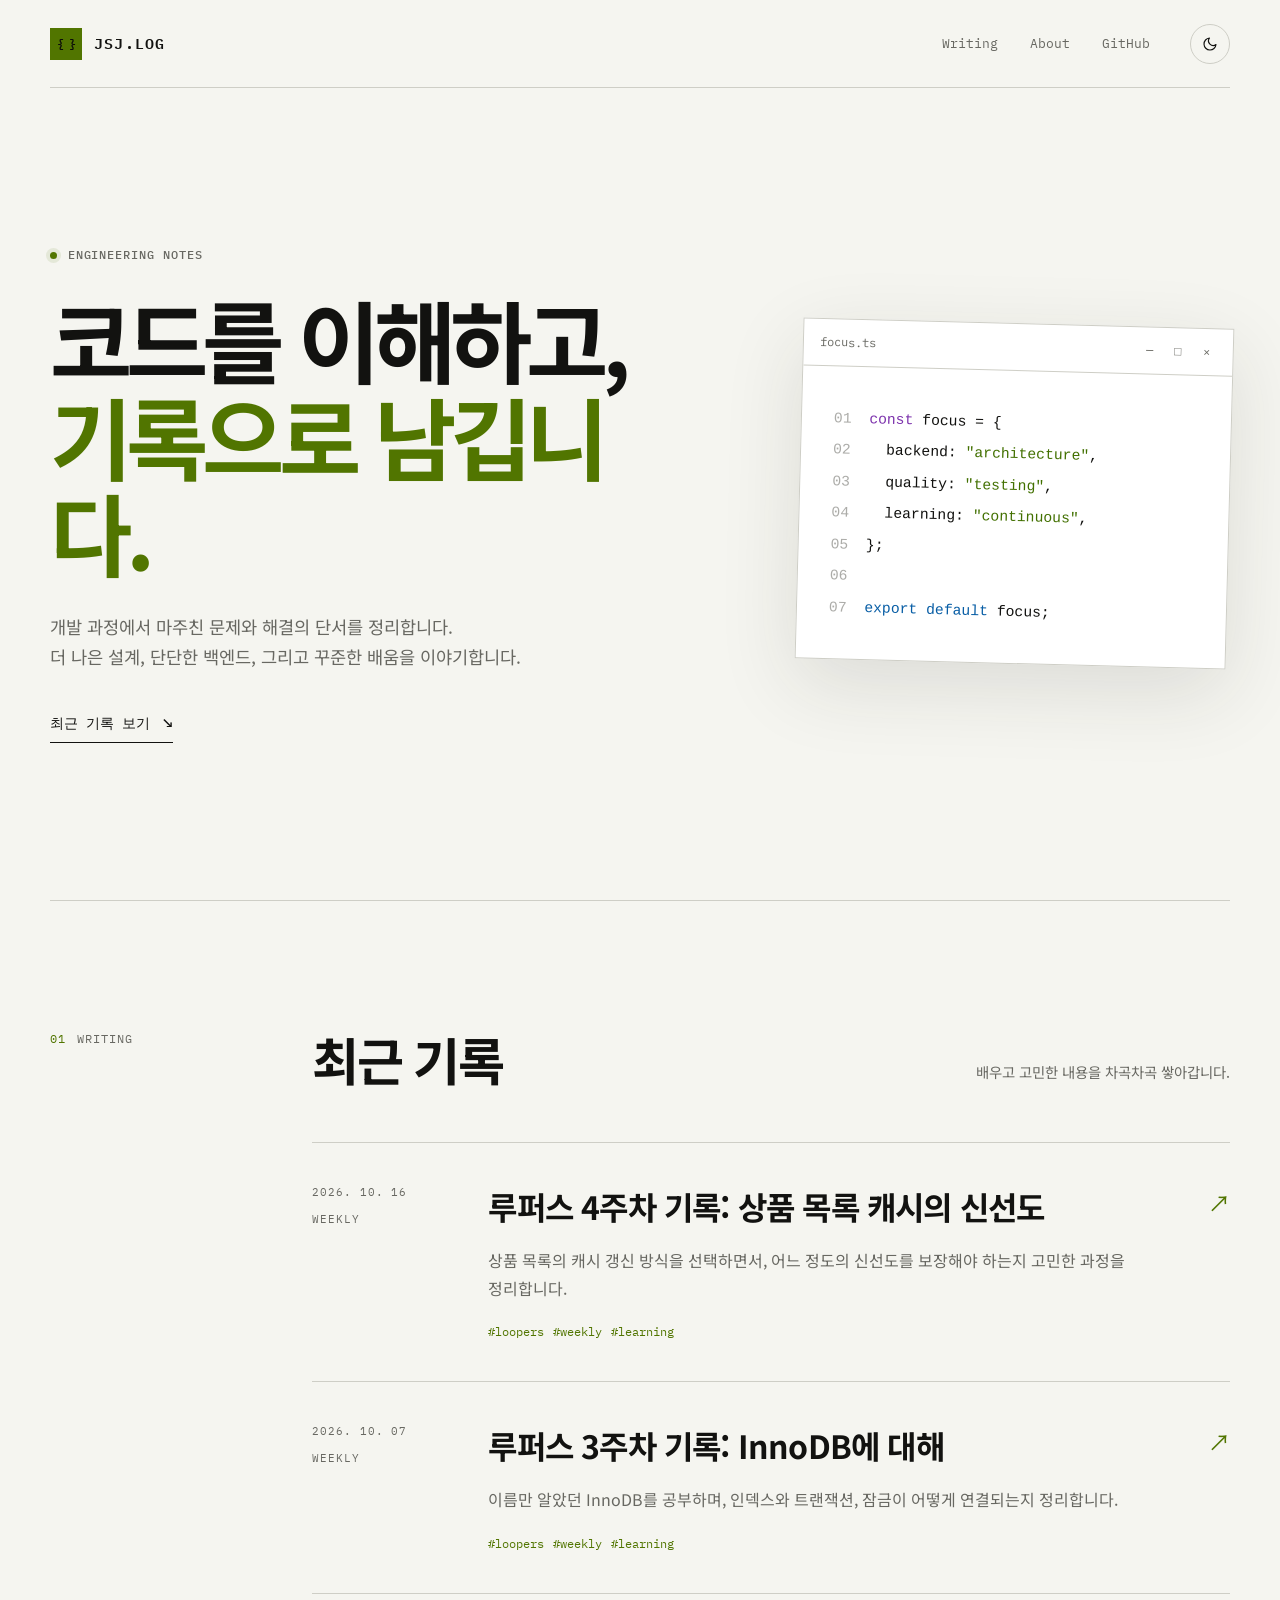
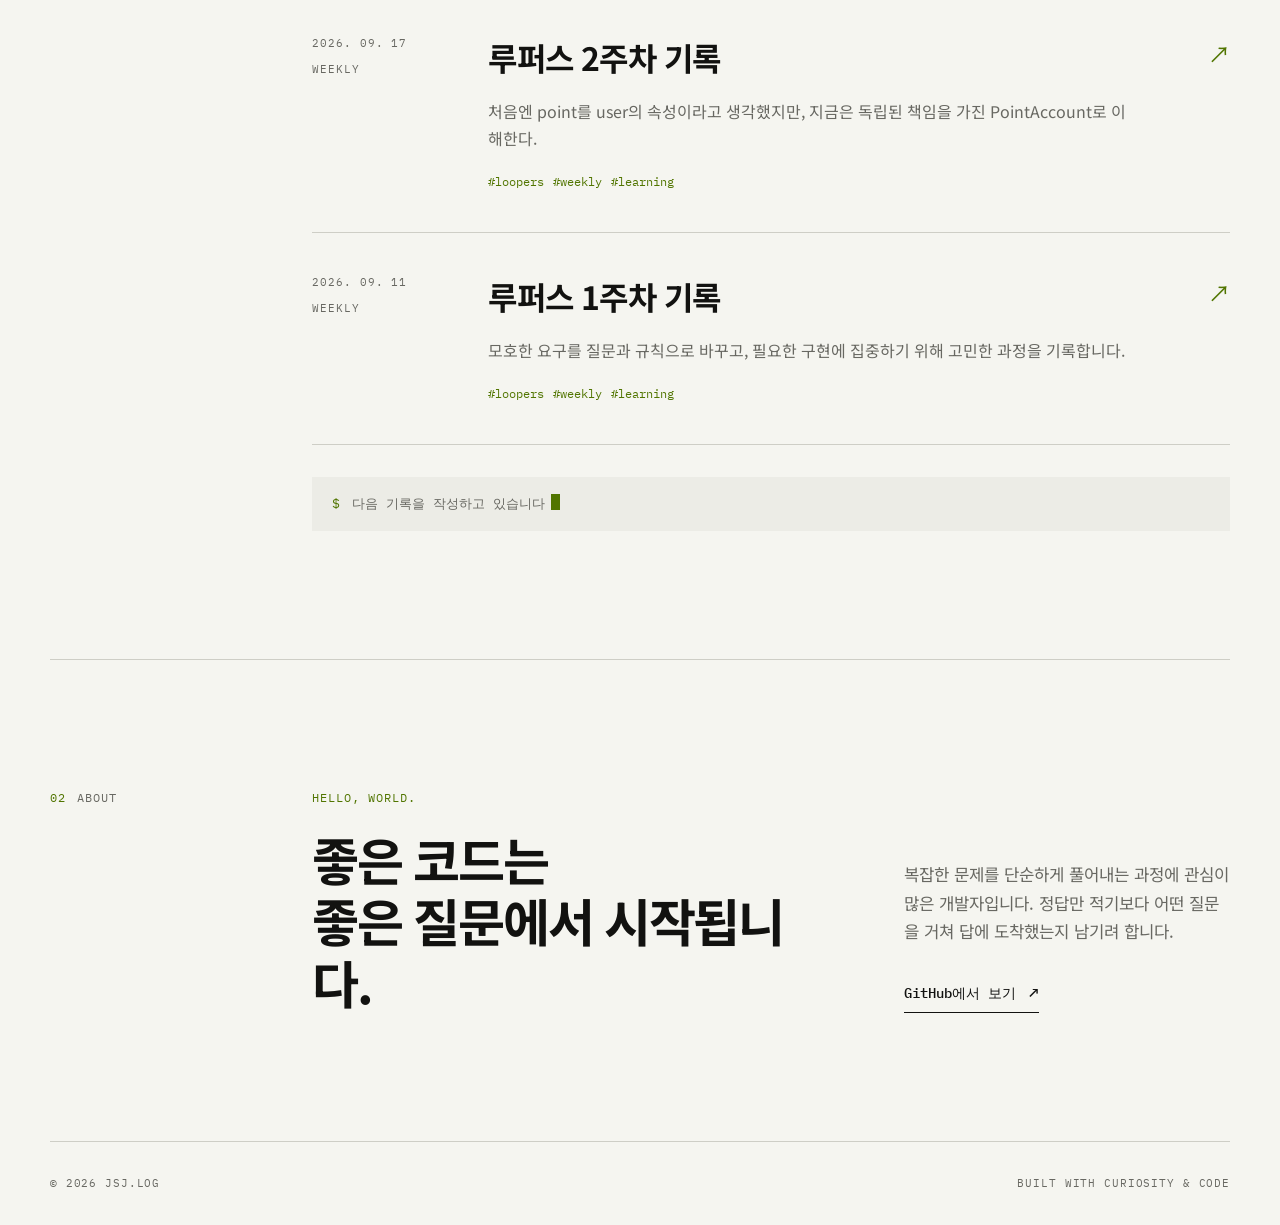
==== commit 65083ff0: "feat: publish loopers week 4 cache notes" ====
--- a/index.html
+++ b/index.html
@@ -94,6 +94,25 @@
             <p>배우고 고민한 내용을 차곡차곡 쌓아갑니다.</p>
           </div>
 
+          <a class="post-card" href="posts/loopers-week-04.html" aria-label="루퍼스 4주차 기록: 상품 목록 캐시의 신선도 읽기">
+            <div class="post-meta">
+              <time datetime="2026-10-16">2026. 10. 16</time>
+              <span>WEEKLY</span>
+            </div>
+            <div class="post-copy">
+              <h3>루퍼스 4주차 기록: 상품 목록 캐시의 신선도</h3>
+              <p>
+                상품 목록의 캐시 갱신 방식을 선택하면서, 어느 정도의 신선도를 보장해야 하는지 고민한 과정을 정리합니다.
+              </p>
+              <div class="tag-list" aria-label="글 주제">
+                <span>#loopers</span>
+                <span>#weekly</span>
+                <span>#learning</span>
+              </div>
+            </div>
+            <span class="post-arrow" aria-hidden="true">↗</span>
+          </a>
+
           <a class="post-card" href="posts/loopers-week-03.html" aria-label="루퍼스 3주차 기록: InnoDB에 대해 읽기">
             <div class="post-meta">
               <time datetime="2026-10-07">2026. 10. 07</time>
--- a/styles.css
+++ b/styles.css
@@ -667,6 +667,12 @@
   text-align: center;
 }
 
+.article-table-prose th:last-child,
+.article-table-prose td:last-child {
+  width: auto;
+  text-align: left;
+}
+
 .article-figure {
   margin: 1.5rem 0 2rem;
 }
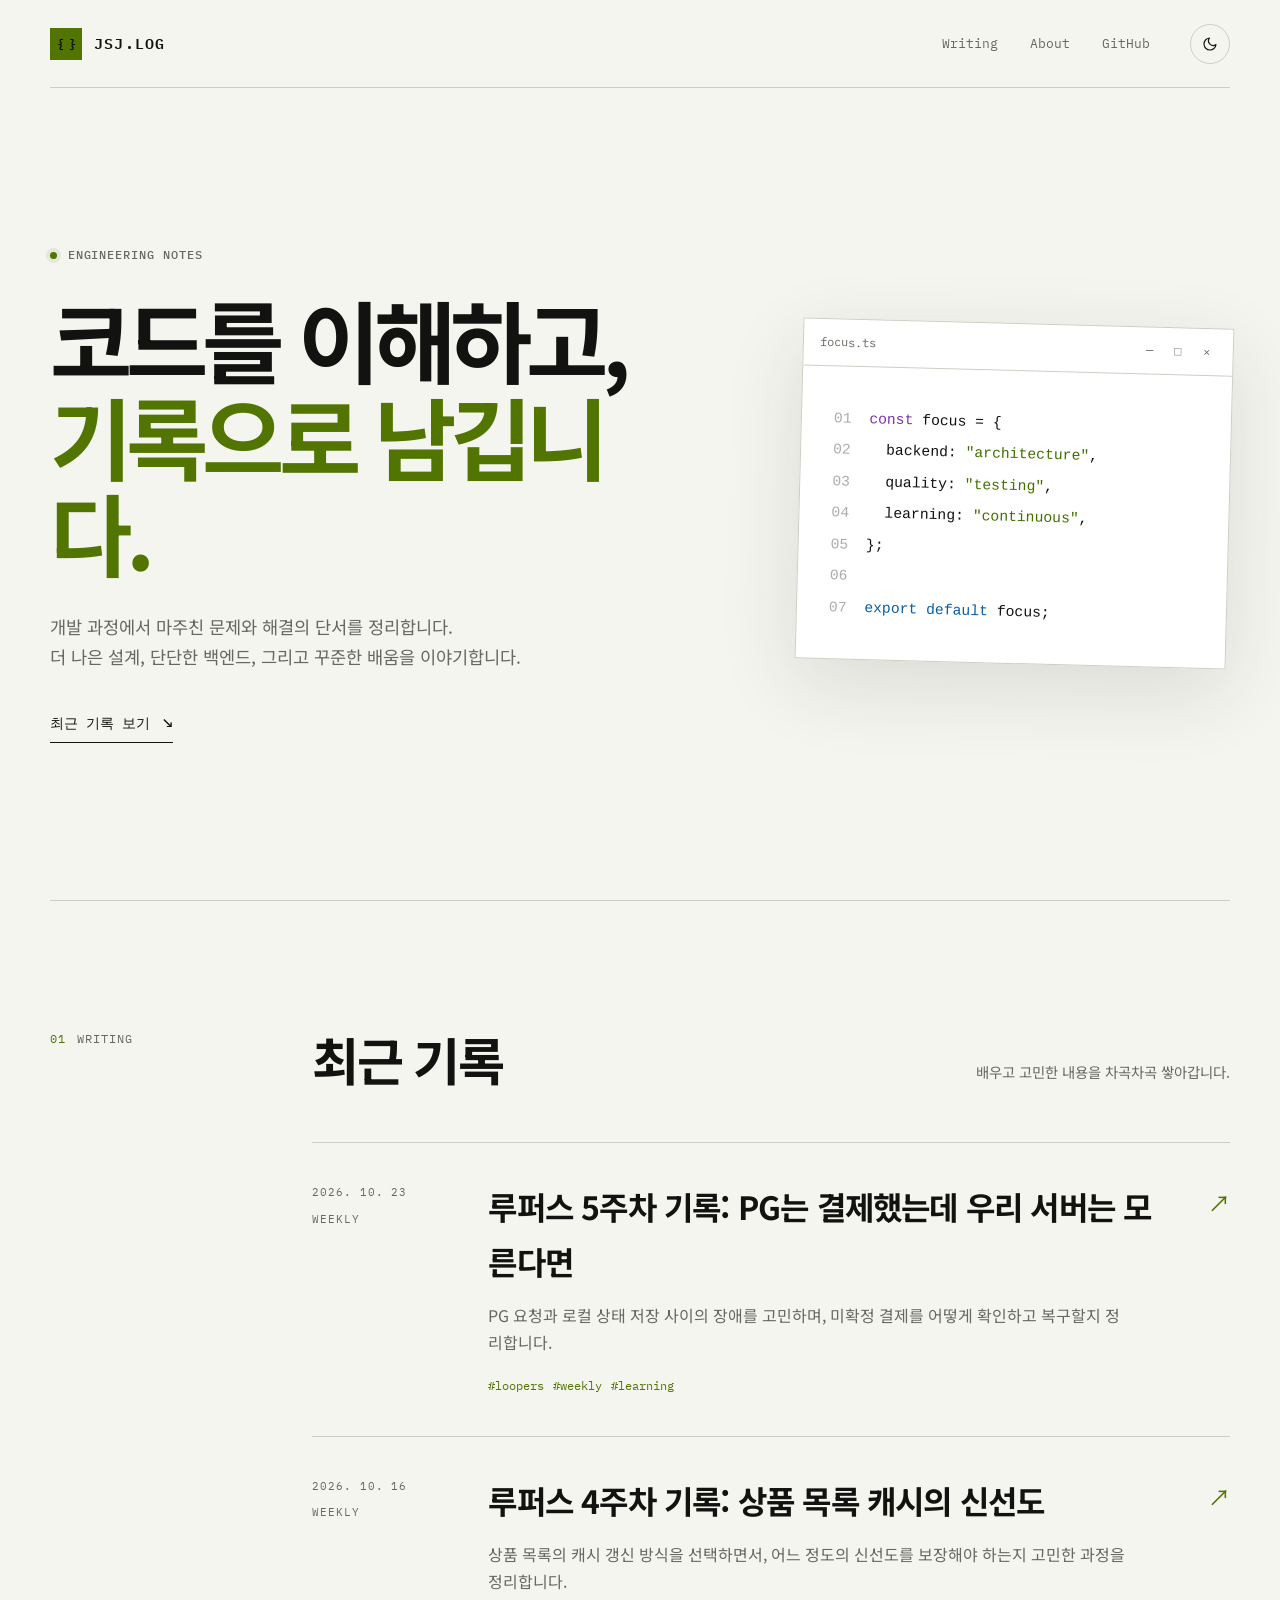
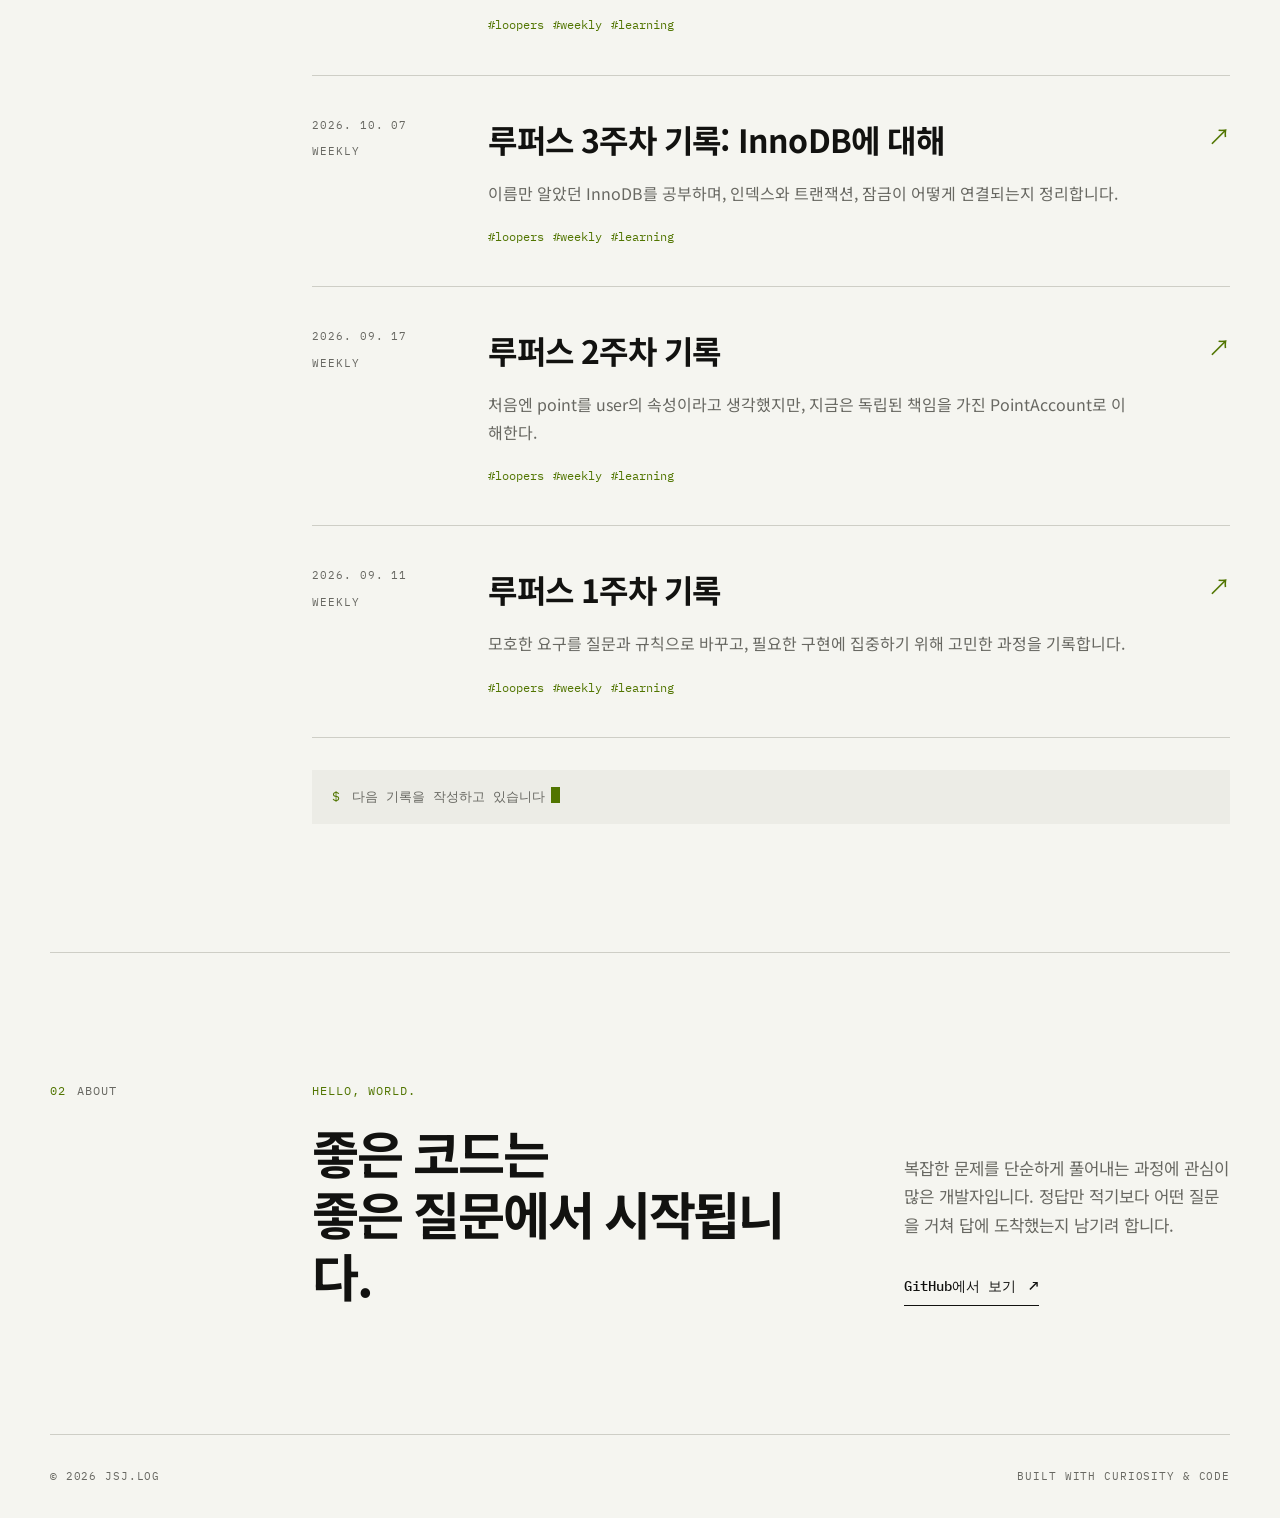
==== commit 280d84c6: "feat: publish loopers week 5 payment recovery notes" ====
--- a/index.html
+++ b/index.html
@@ -94,6 +94,25 @@
             <p>배우고 고민한 내용을 차곡차곡 쌓아갑니다.</p>
           </div>
 
+          <a class="post-card" href="posts/loopers-week-05.html" aria-label="루퍼스 5주차 기록: PG는 결제했는데 우리 서버는 모른다면 읽기">
+            <div class="post-meta">
+              <time datetime="2026-10-23">2026. 10. 23</time>
+              <span>WEEKLY</span>
+            </div>
+            <div class="post-copy">
+              <h3>루퍼스 5주차 기록: PG는 결제했는데 우리 서버는 모른다면</h3>
+              <p>
+                PG 요청과 로컬 상태 저장 사이의 장애를 고민하며, 미확정 결제를 어떻게 확인하고 복구할지 정리합니다.
+              </p>
+              <div class="tag-list" aria-label="글 주제">
+                <span>#loopers</span>
+                <span>#weekly</span>
+                <span>#learning</span>
+              </div>
+            </div>
+            <span class="post-arrow" aria-hidden="true">↗</span>
+          </a>
+
           <a class="post-card" href="posts/loopers-week-04.html" aria-label="루퍼스 4주차 기록: 상품 목록 캐시의 신선도 읽기">
             <div class="post-meta">
               <time datetime="2026-10-16">2026. 10. 16</time>
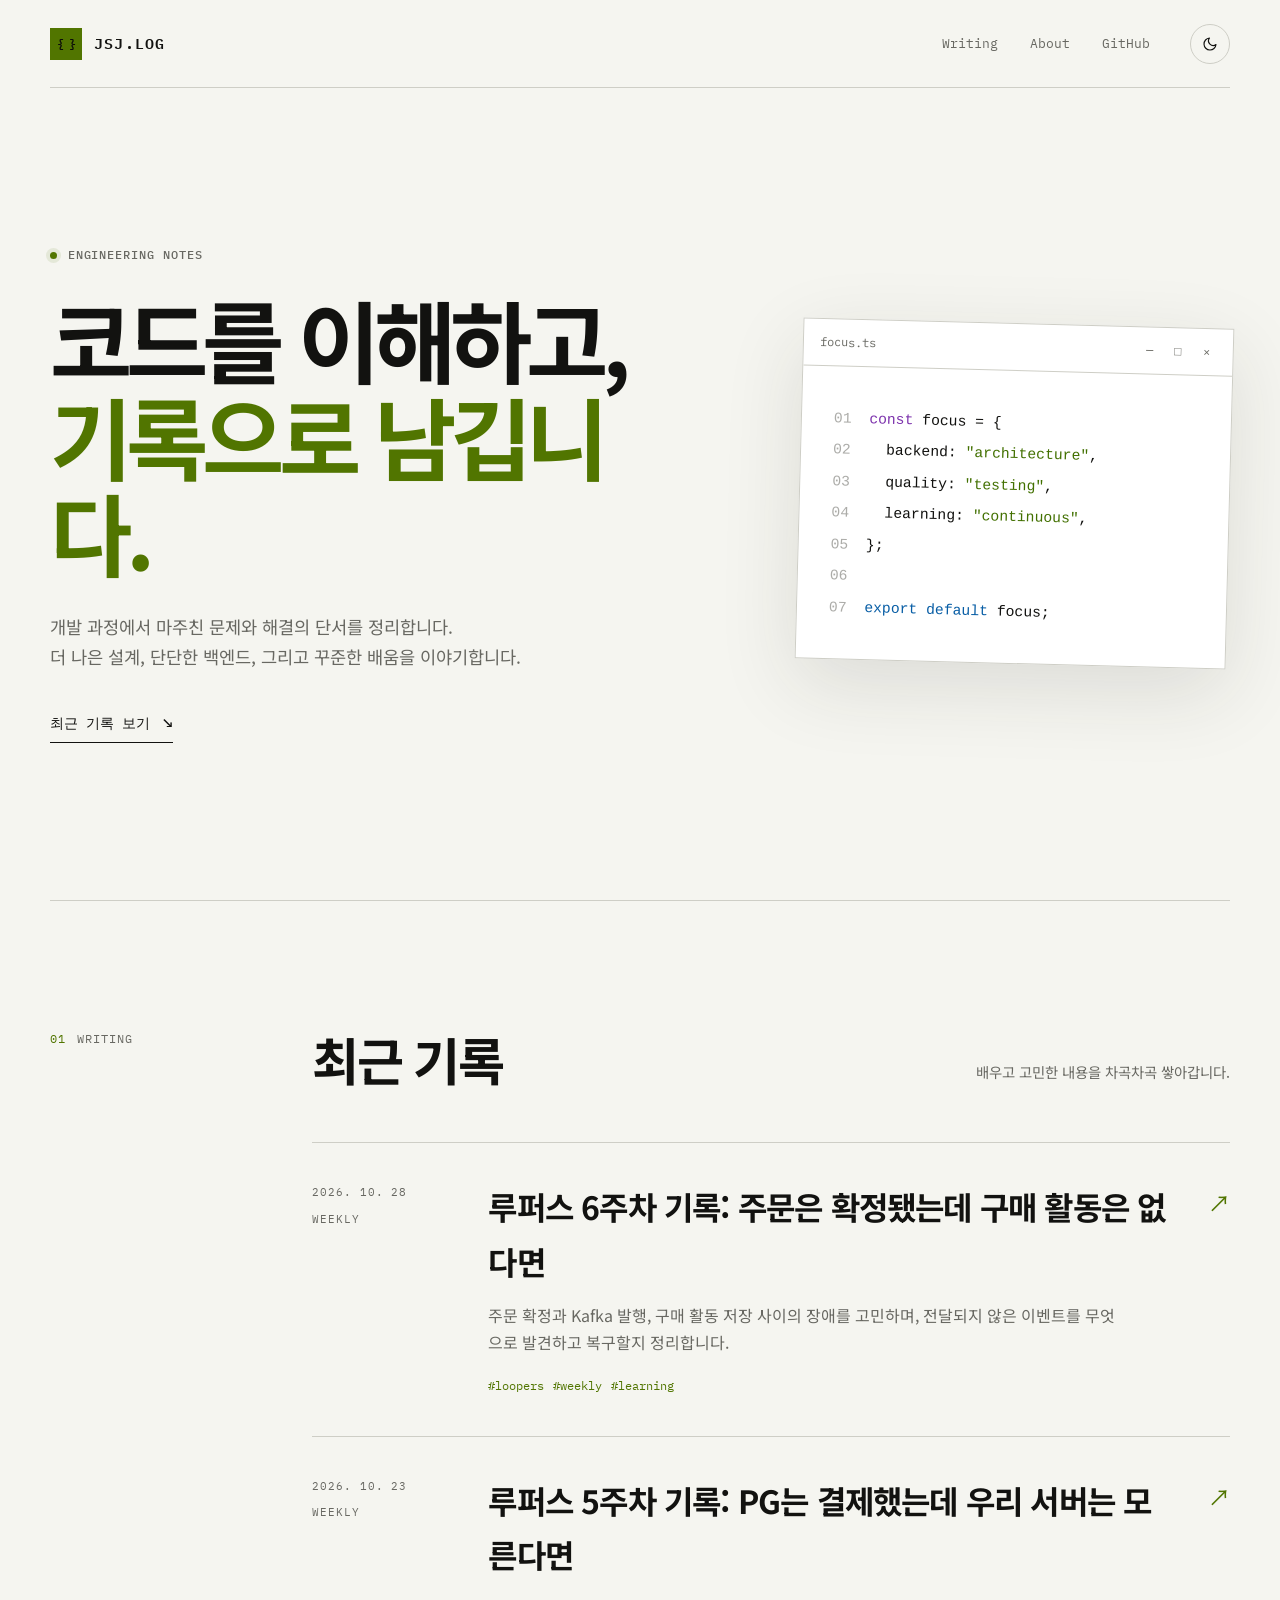
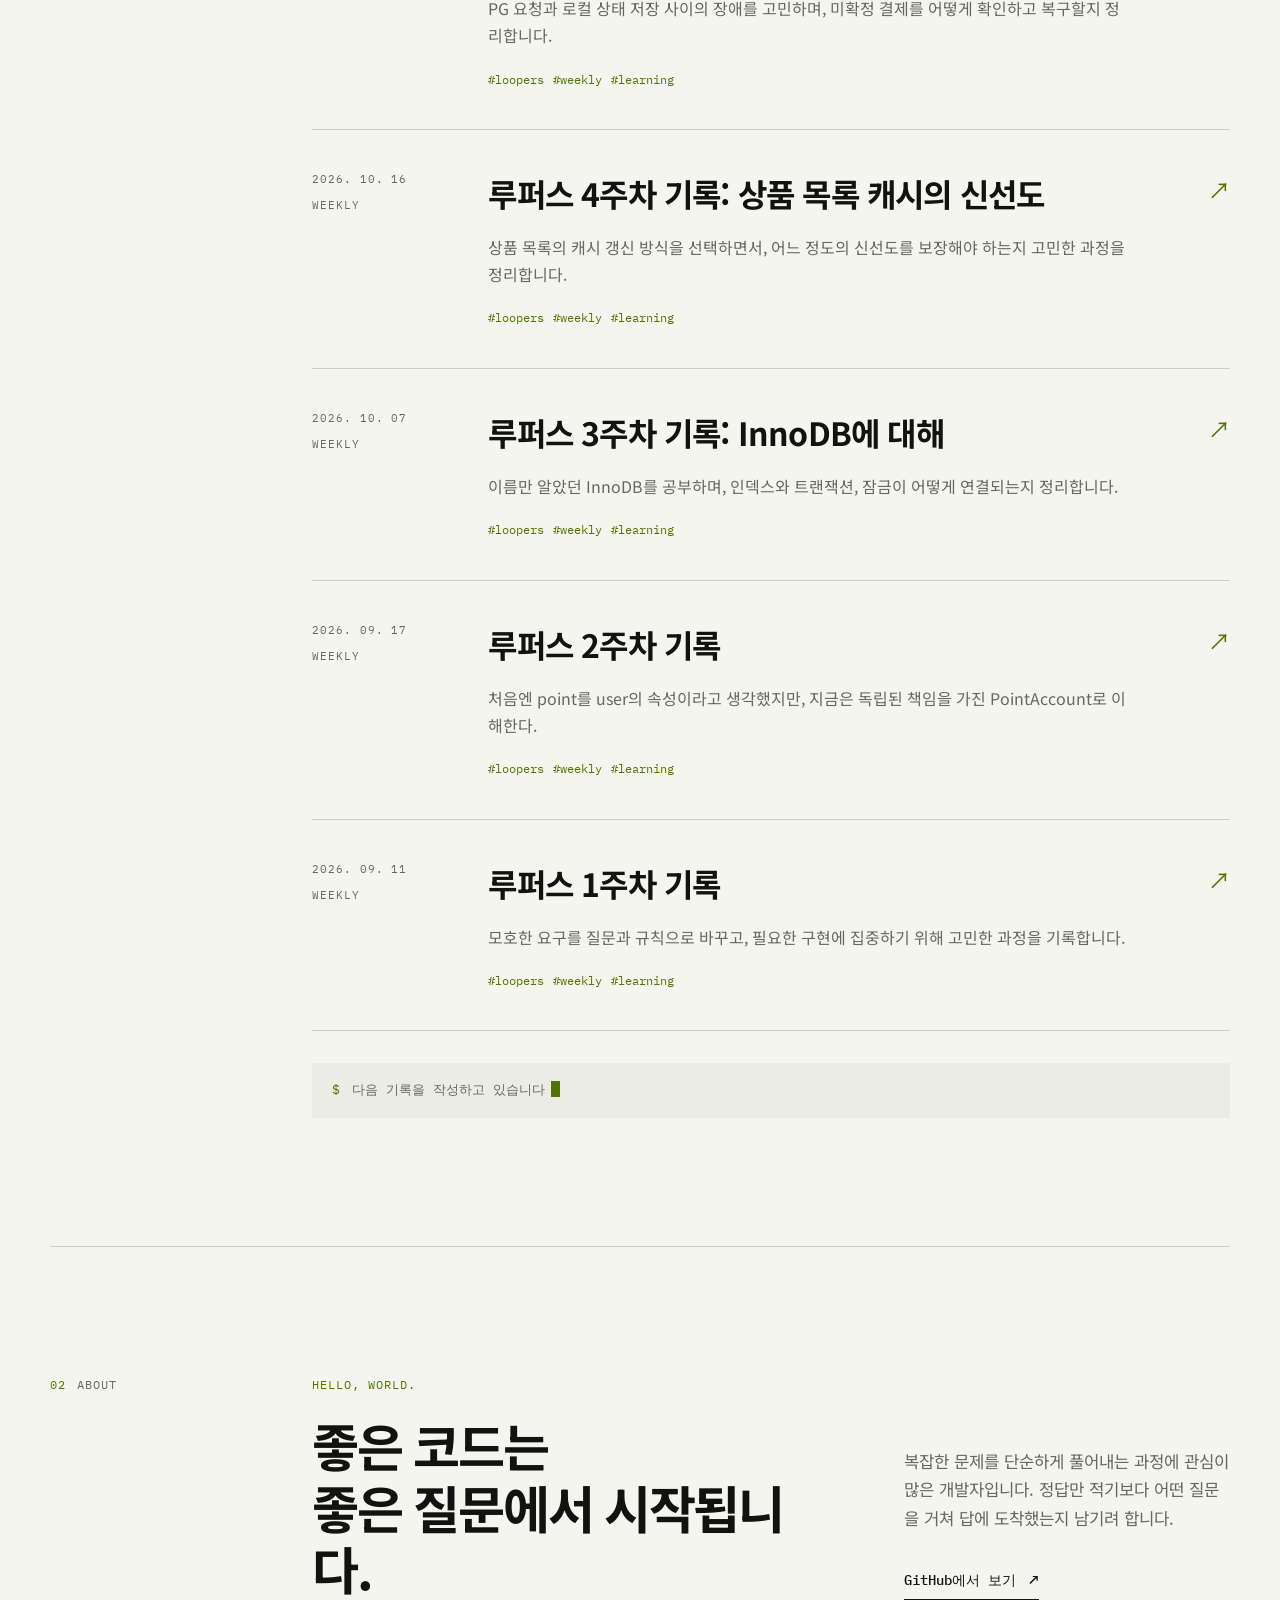
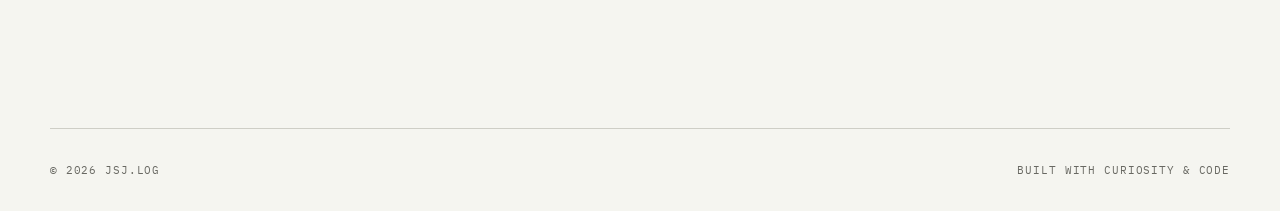
==== commit f05dcb21: "feat: publish loopers week 6 Kafka recovery notes" ====
--- a/index.html
+++ b/index.html
@@ -94,6 +94,25 @@
             <p>배우고 고민한 내용을 차곡차곡 쌓아갑니다.</p>
           </div>
 
+          <a class="post-card" href="posts/loopers-week-06.html" aria-label="루퍼스 6주차 기록: 주문은 확정됐는데 구매 활동은 없다면 읽기">
+            <div class="post-meta">
+              <time datetime="2026-10-28">2026. 10. 28</time>
+              <span>WEEKLY</span>
+            </div>
+            <div class="post-copy">
+              <h3>루퍼스 6주차 기록: 주문은 확정됐는데 구매 활동은 없다면</h3>
+              <p>
+                주문 확정과 Kafka 발행, 구매 활동 저장 사이의 장애를 고민하며, 전달되지 않은 이벤트를 무엇으로 발견하고 복구할지 정리합니다.
+              </p>
+              <div class="tag-list" aria-label="글 주제">
+                <span>#loopers</span>
+                <span>#weekly</span>
+                <span>#learning</span>
+              </div>
+            </div>
+            <span class="post-arrow" aria-hidden="true">↗</span>
+          </a>
+
           <a class="post-card" href="posts/loopers-week-05.html" aria-label="루퍼스 5주차 기록: PG는 결제했는데 우리 서버는 모른다면 읽기">
             <div class="post-meta">
               <time datetime="2026-10-23">2026. 10. 23</time>
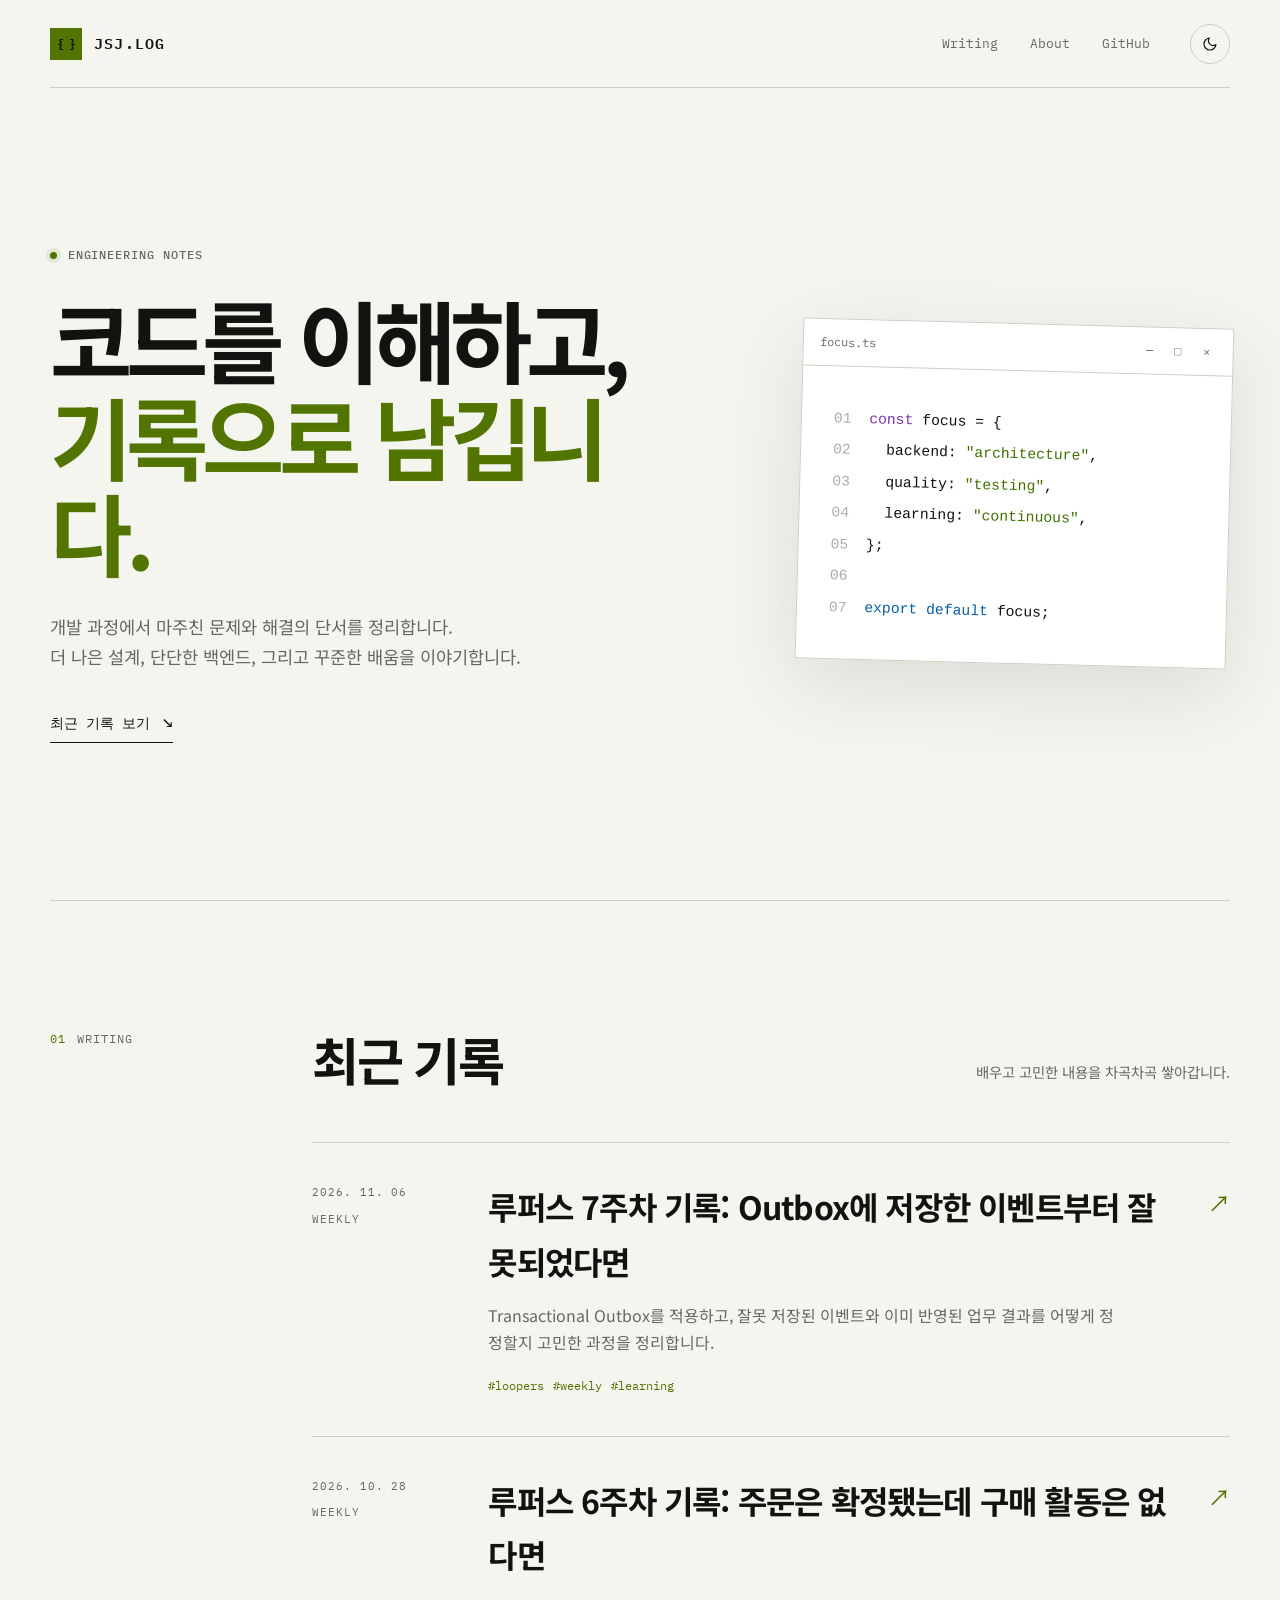
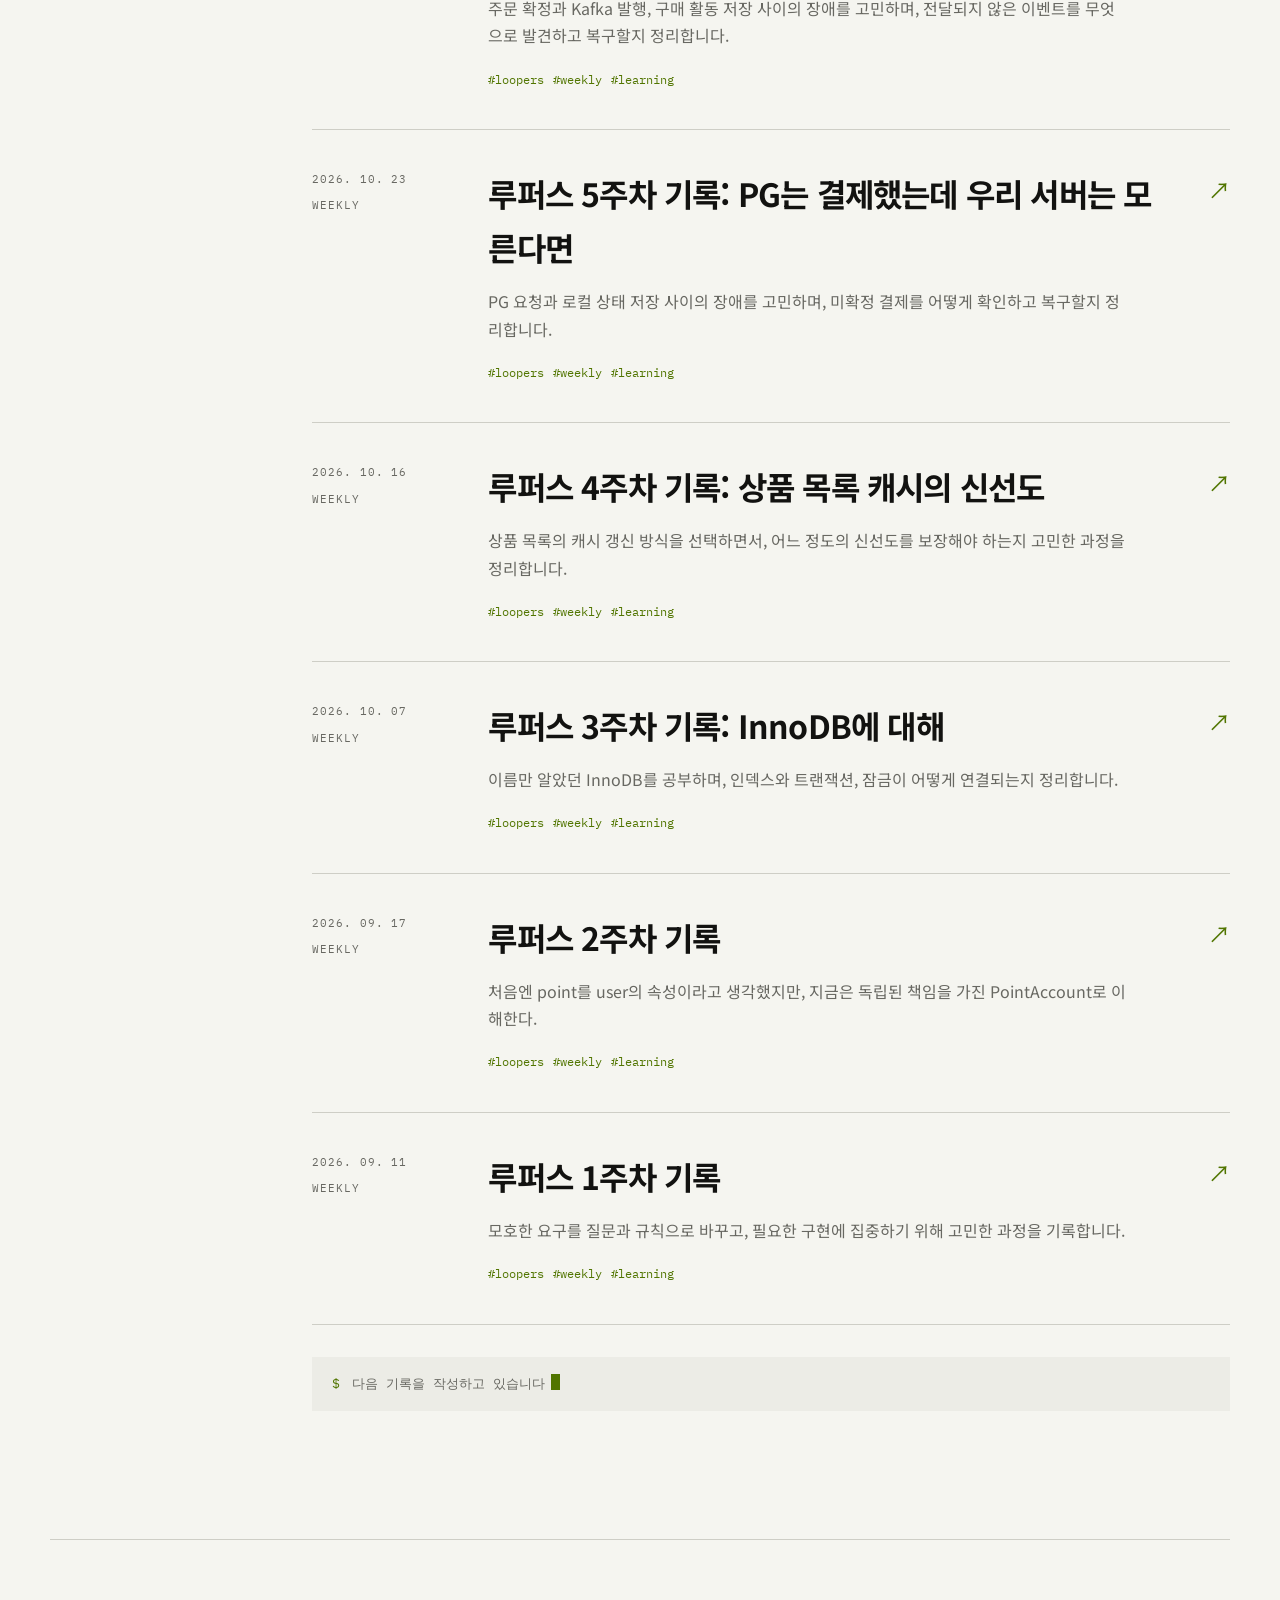
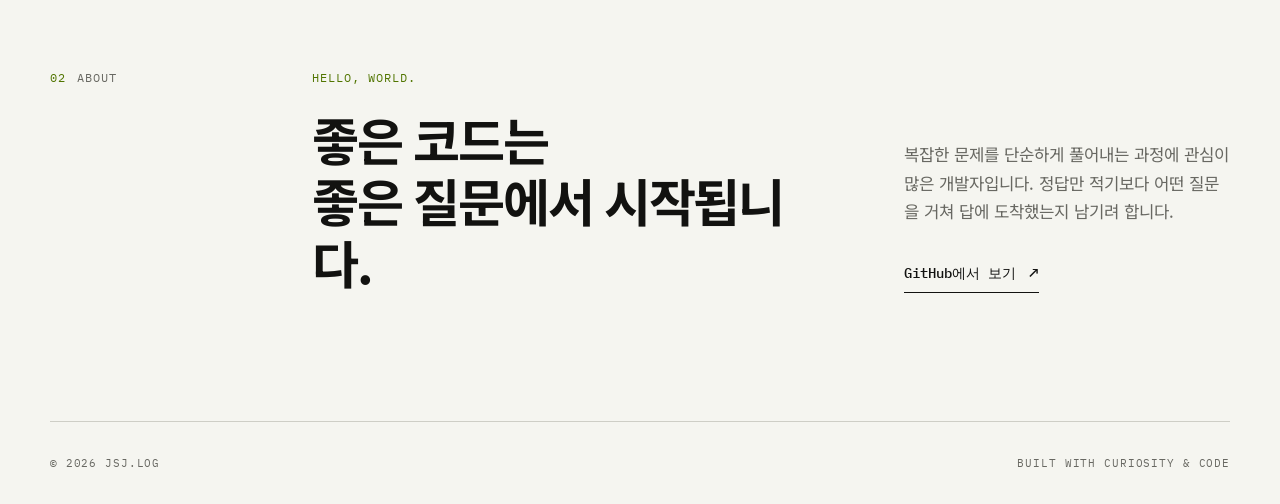
==== commit fac8433a: "feat: publish loopers week 7 outbox recovery notes" ====
--- a/index.html
+++ b/index.html
@@ -94,6 +94,25 @@
             <p>배우고 고민한 내용을 차곡차곡 쌓아갑니다.</p>
           </div>
 
+          <a class="post-card" href="posts/loopers-week-07.html" aria-label="루퍼스 7주차 기록: Outbox에 저장한 이벤트부터 잘못되었다면 읽기">
+            <div class="post-meta">
+              <time datetime="2026-11-06">2026. 11. 06</time>
+              <span>WEEKLY</span>
+            </div>
+            <div class="post-copy">
+              <h3>루퍼스 7주차 기록: Outbox에 저장한 이벤트부터 잘못되었다면</h3>
+              <p>
+                Transactional Outbox를 적용하고, 잘못 저장된 이벤트와 이미 반영된 업무 결과를 어떻게 정정할지 고민한 과정을 정리합니다.
+              </p>
+              <div class="tag-list" aria-label="글 주제">
+                <span>#loopers</span>
+                <span>#weekly</span>
+                <span>#learning</span>
+              </div>
+            </div>
+            <span class="post-arrow" aria-hidden="true">↗</span>
+          </a>
+
           <a class="post-card" href="posts/loopers-week-06.html" aria-label="루퍼스 6주차 기록: 주문은 확정됐는데 구매 활동은 없다면 읽기">
             <div class="post-meta">
               <time datetime="2026-10-28">2026. 10. 28</time>
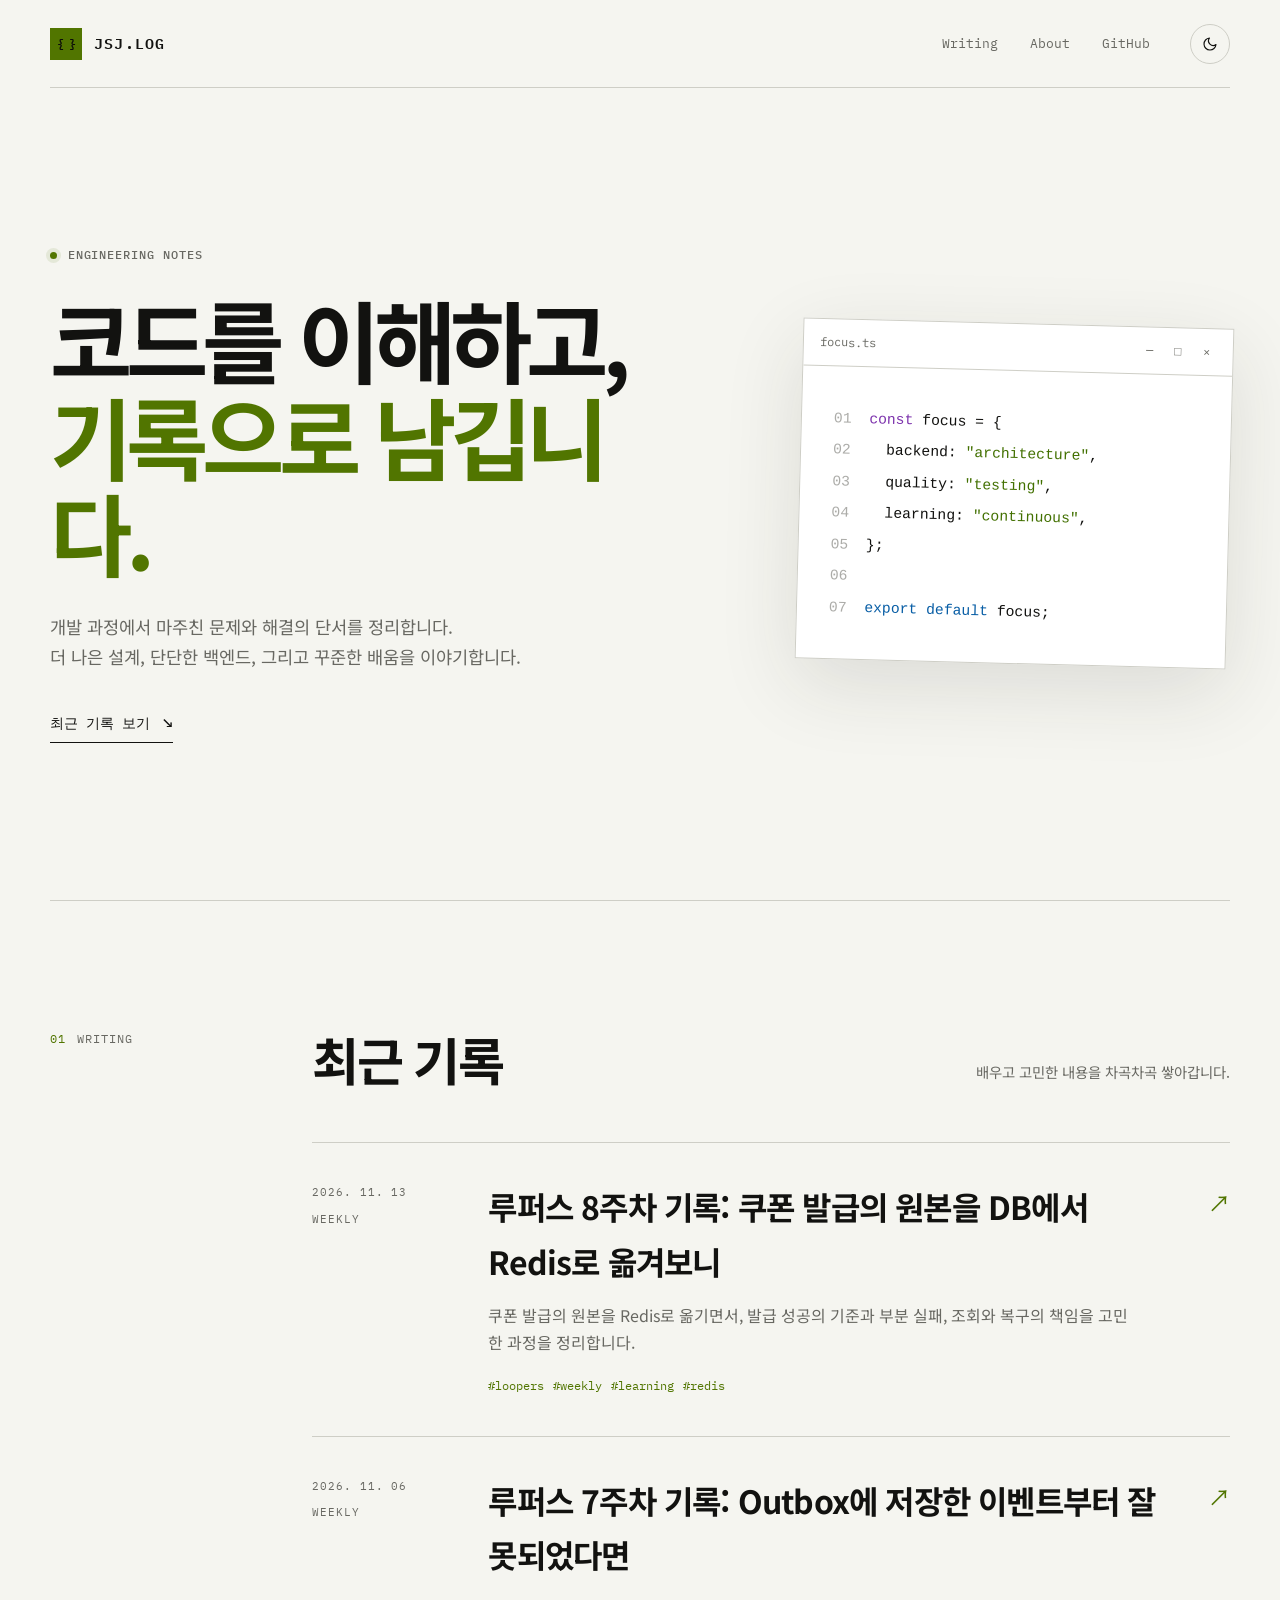
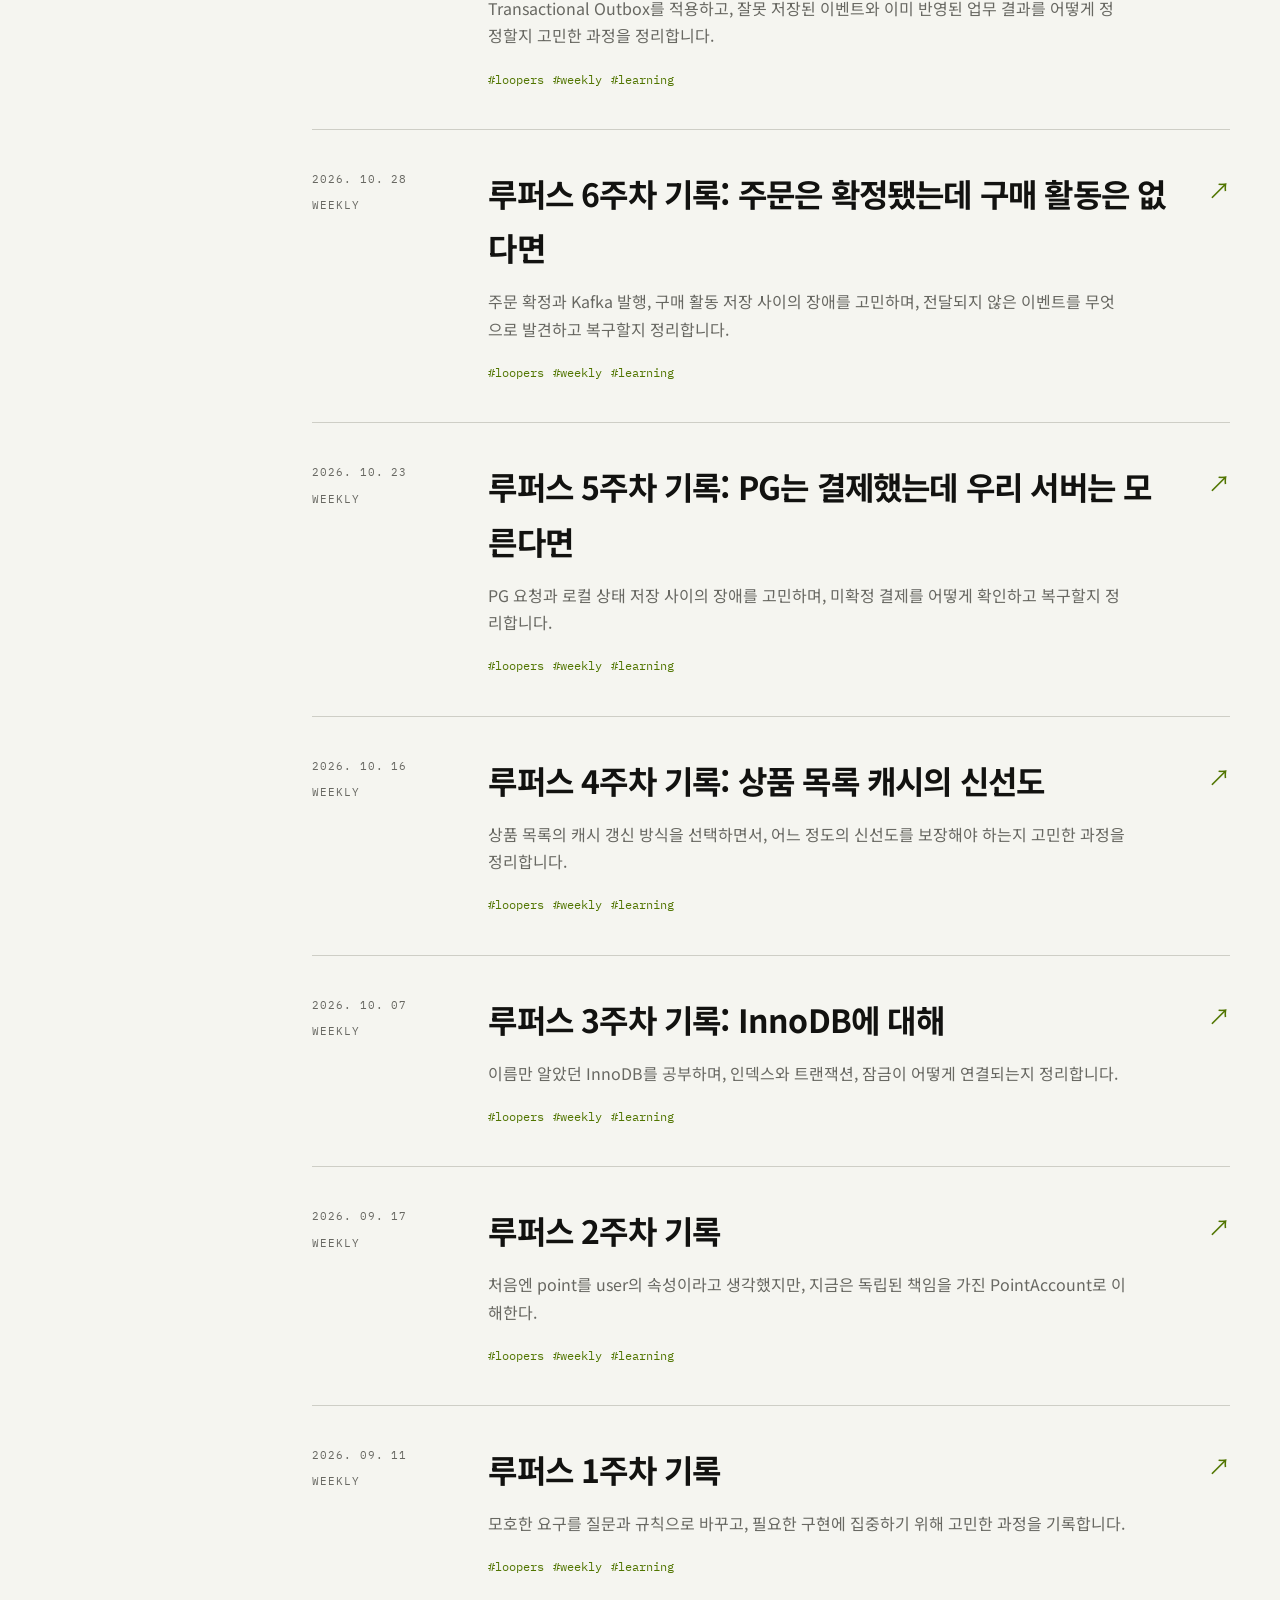
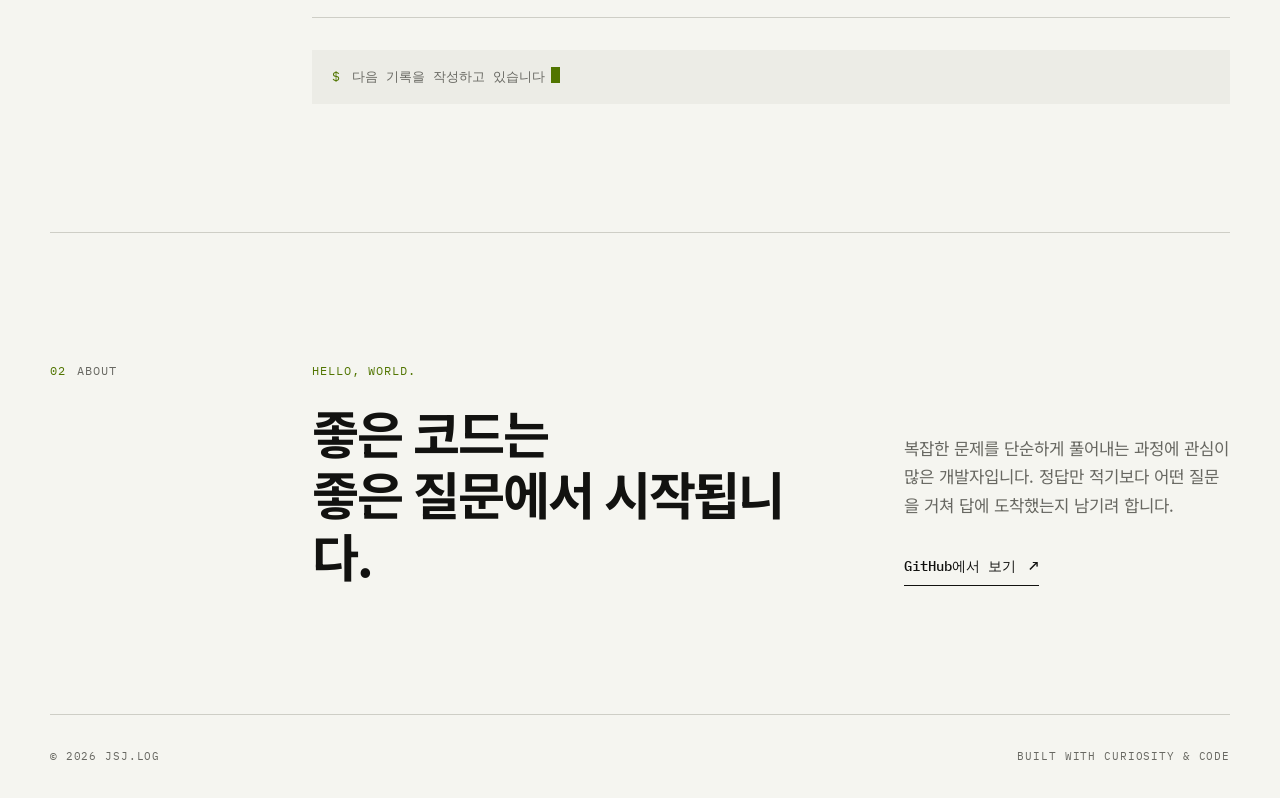
==== commit 0839262b: "feat: publish loopers week 8 Redis coupon notes" ====
--- a/index.html
+++ b/index.html
@@ -94,6 +94,26 @@
             <p>배우고 고민한 내용을 차곡차곡 쌓아갑니다.</p>
           </div>
 
+          <a class="post-card" href="posts/loopers-week-08.html" aria-label="루퍼스 8주차 기록: 쿠폰 발급의 원본을 DB에서 Redis로 옮겨보니 읽기">
+            <div class="post-meta">
+              <time datetime="2026-11-13">2026. 11. 13</time>
+              <span>WEEKLY</span>
+            </div>
+            <div class="post-copy">
+              <h3>루퍼스 8주차 기록: 쿠폰 발급의 원본을 DB에서 Redis로 옮겨보니</h3>
+              <p>
+                쿠폰 발급의 원본을 Redis로 옮기면서, 발급 성공의 기준과 부분 실패, 조회와 복구의 책임을 고민한 과정을 정리합니다.
+              </p>
+              <div class="tag-list" aria-label="글 주제">
+                <span>#loopers</span>
+                <span>#weekly</span>
+                <span>#learning</span>
+                <span>#redis</span>
+              </div>
+            </div>
+            <span class="post-arrow" aria-hidden="true">↗</span>
+          </a>
+
           <a class="post-card" href="posts/loopers-week-07.html" aria-label="루퍼스 7주차 기록: Outbox에 저장한 이벤트부터 잘못되었다면 읽기">
             <div class="post-meta">
               <time datetime="2026-11-06">2026. 11. 06</time>
